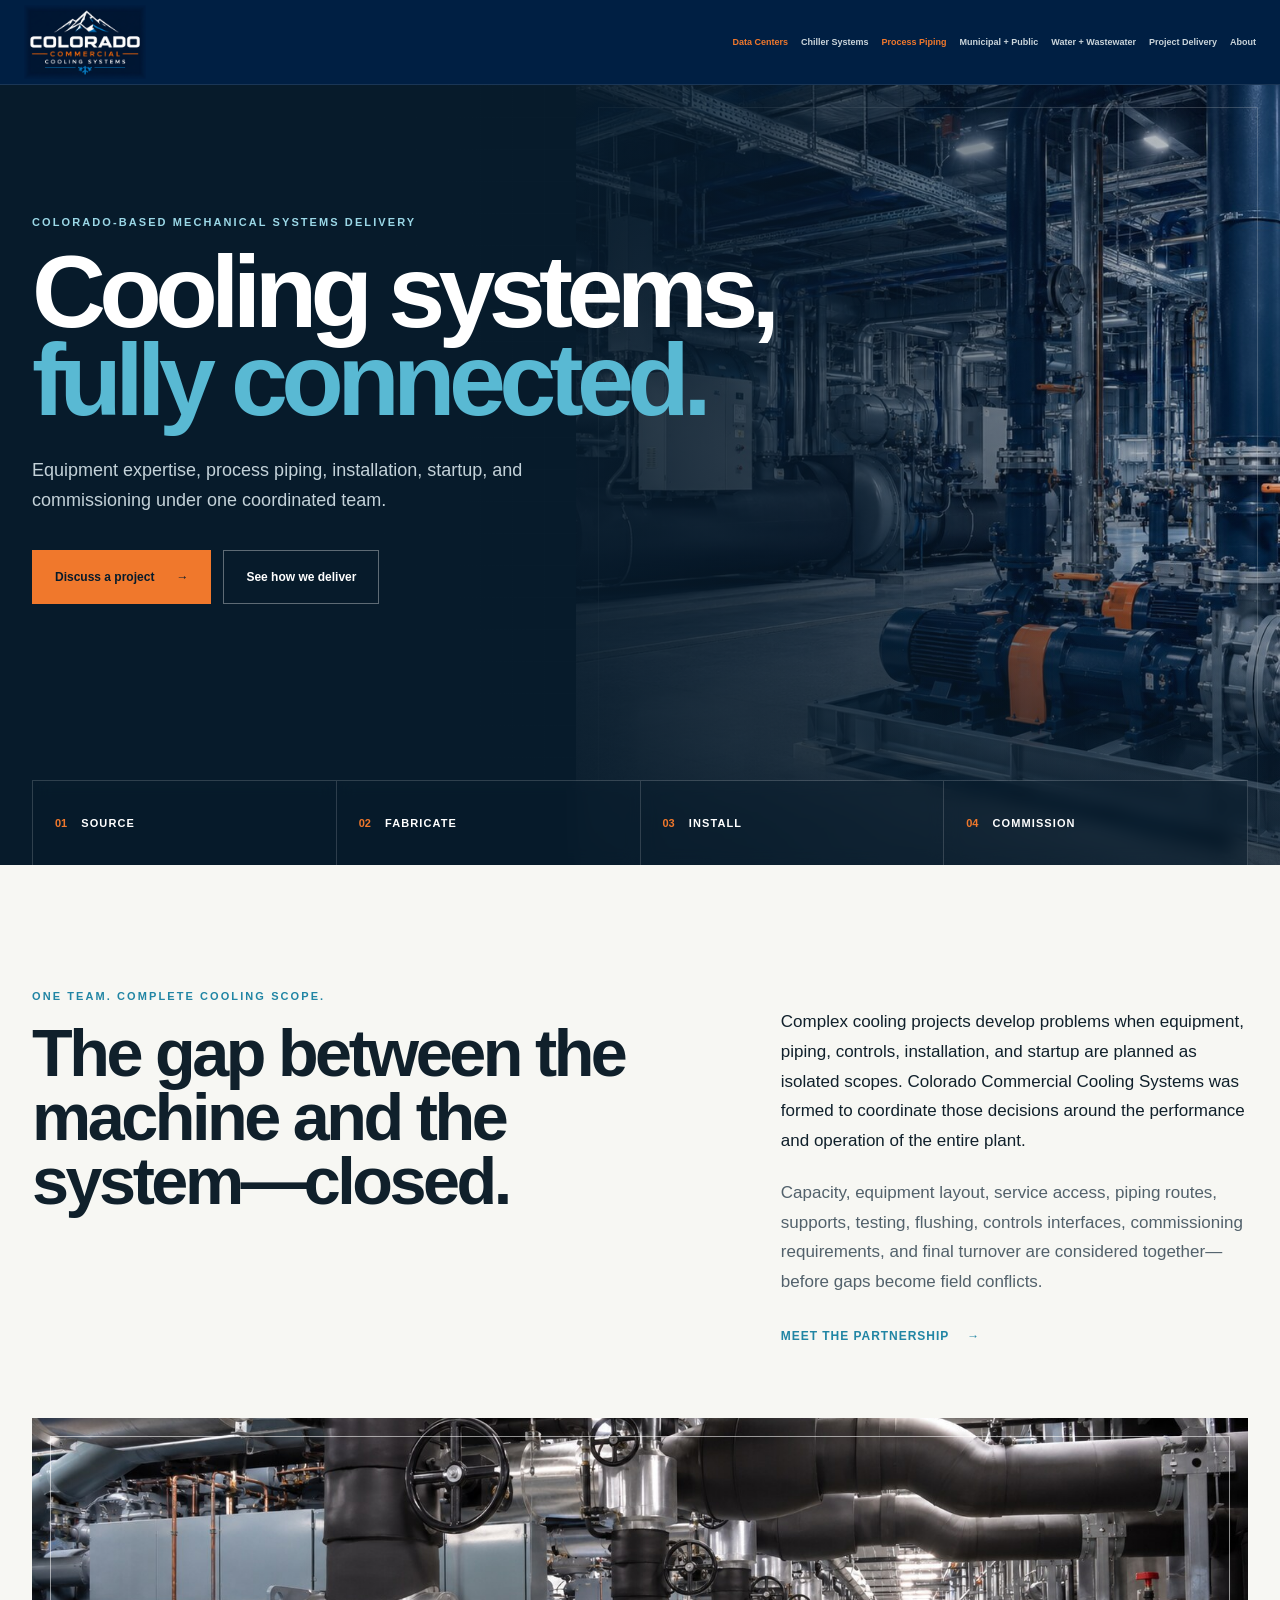
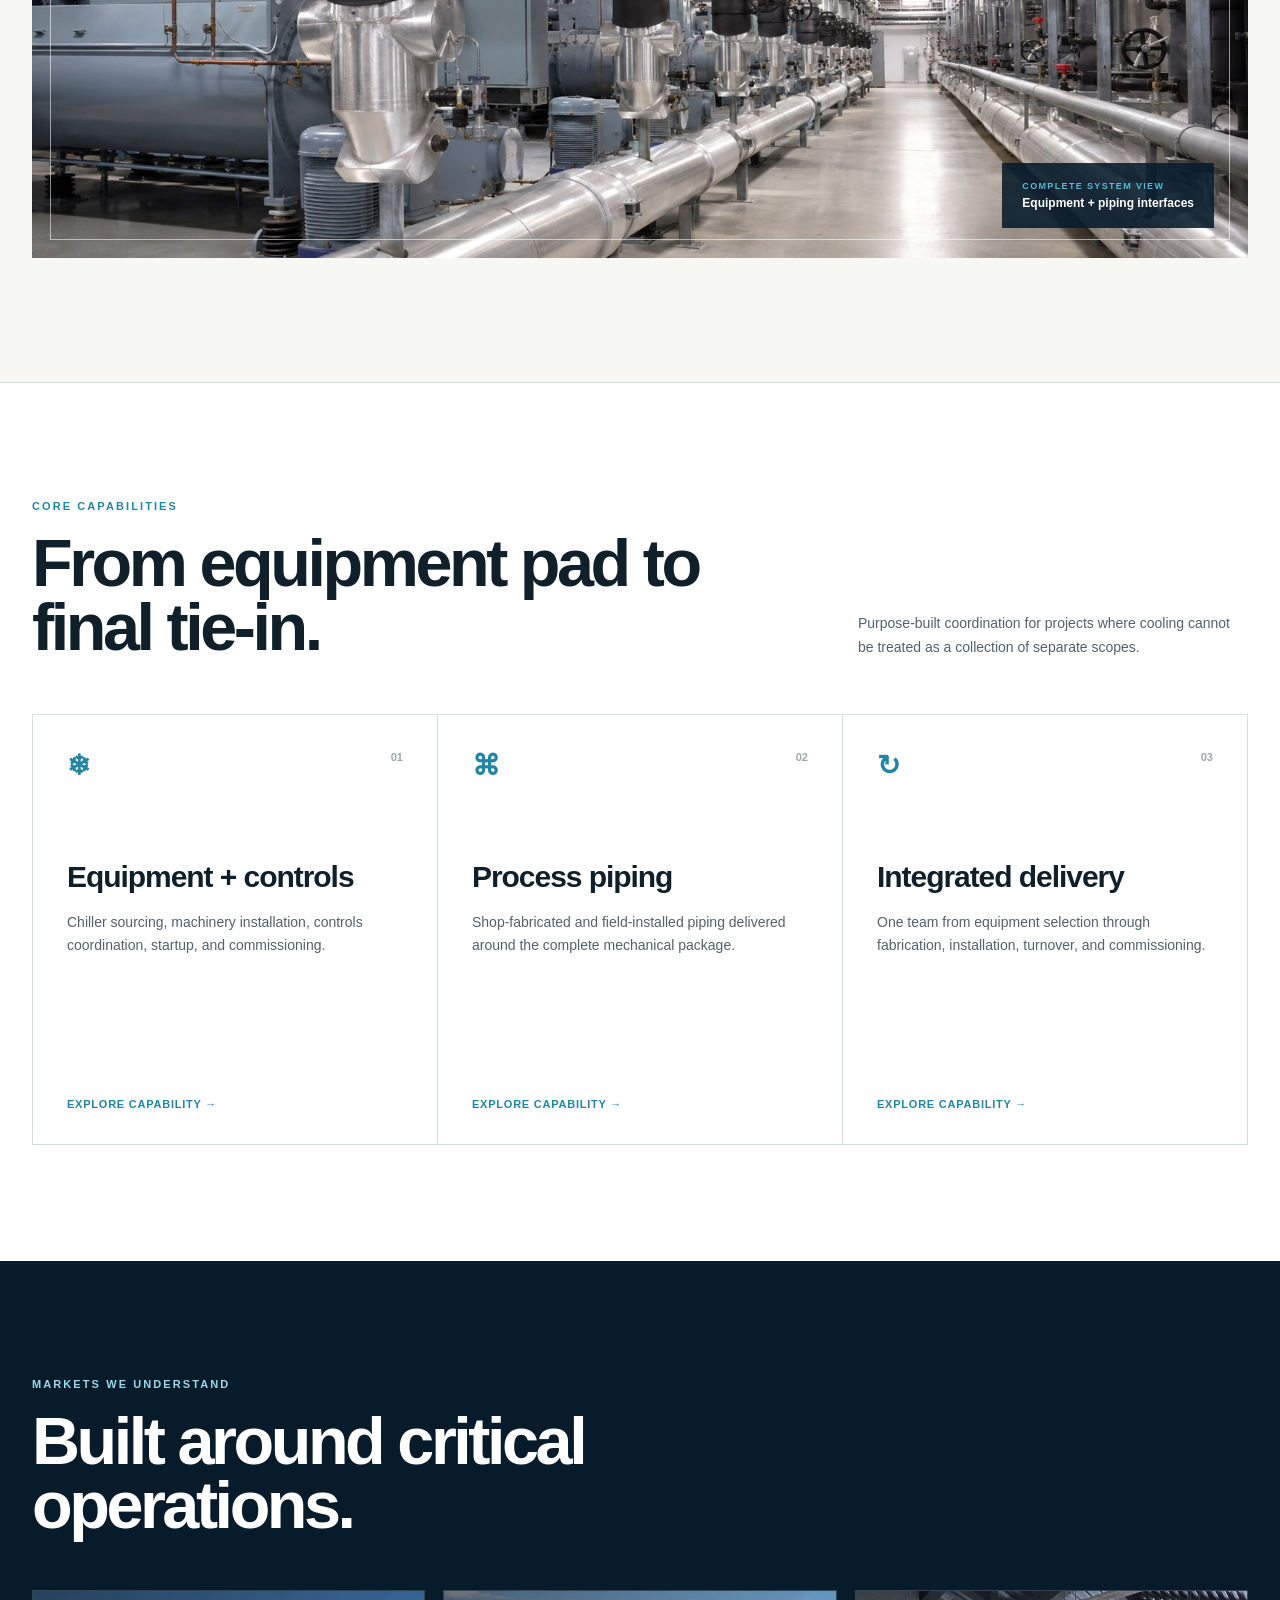
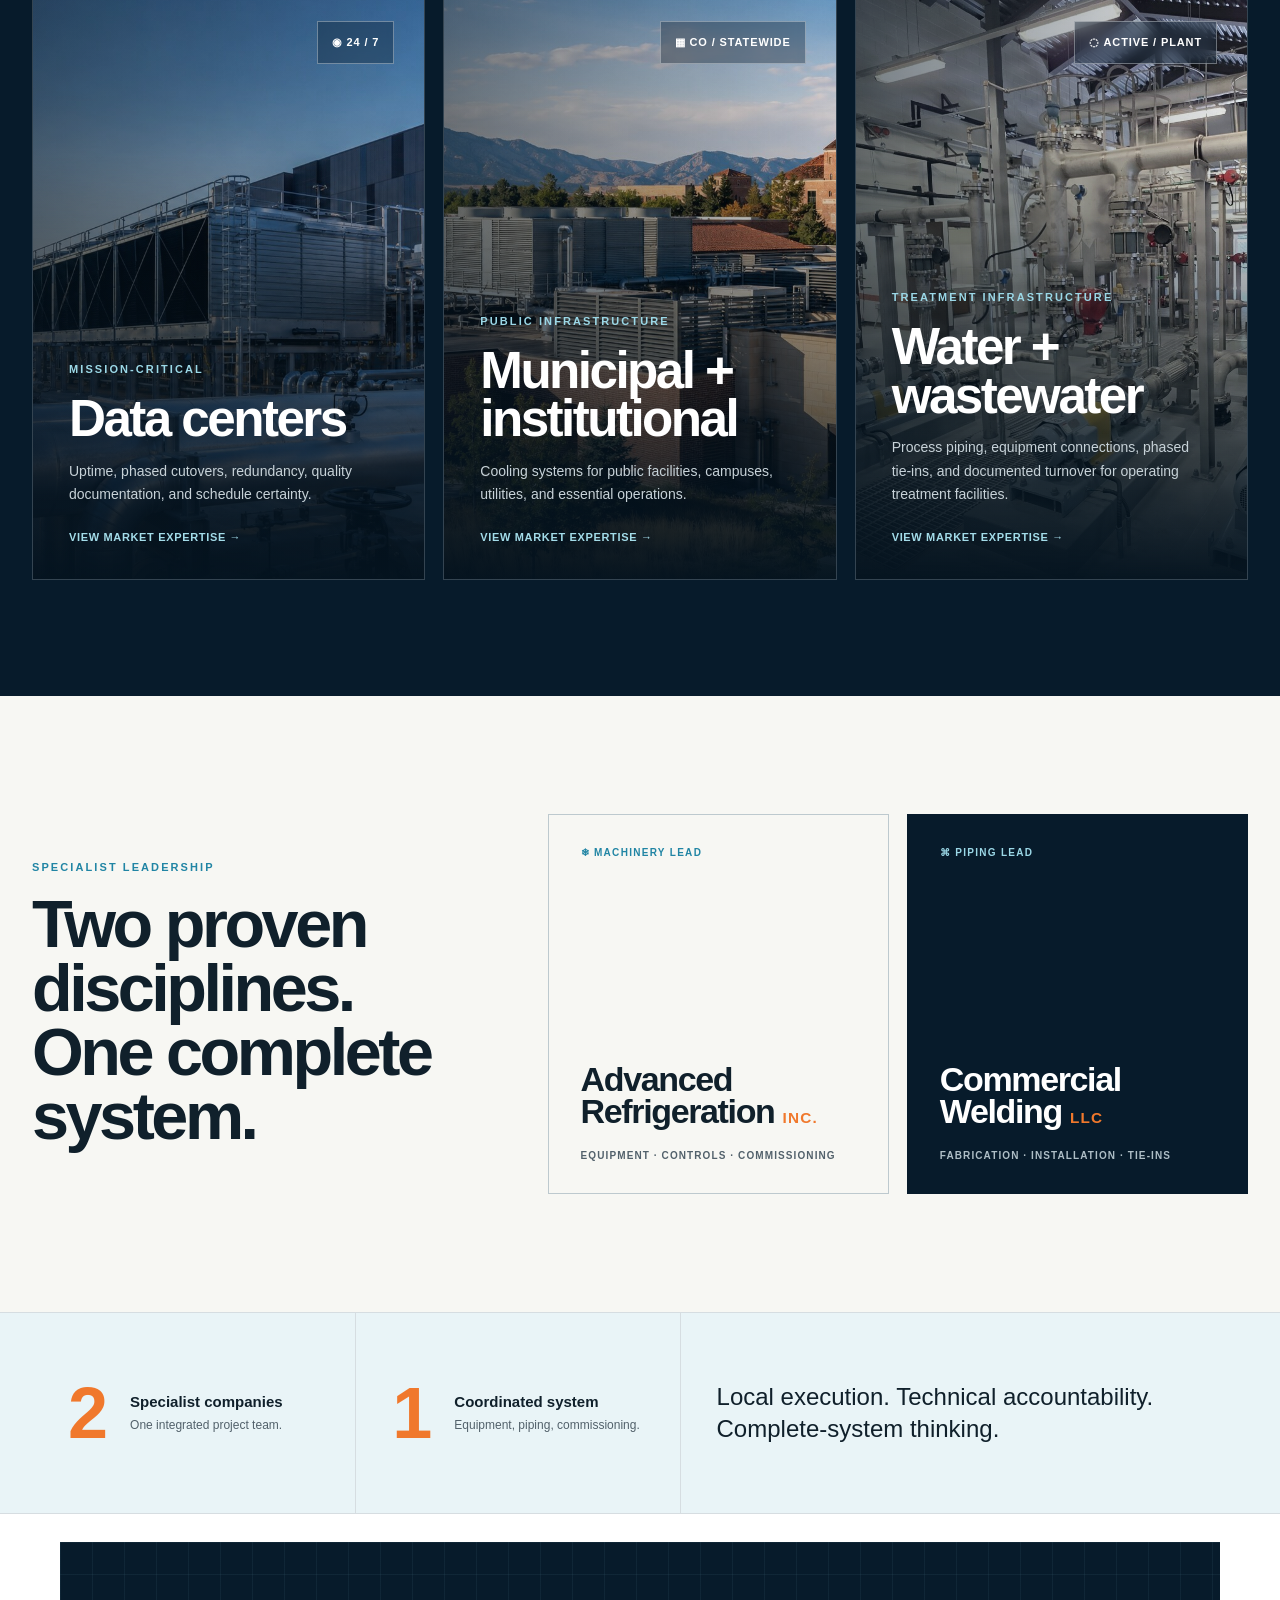
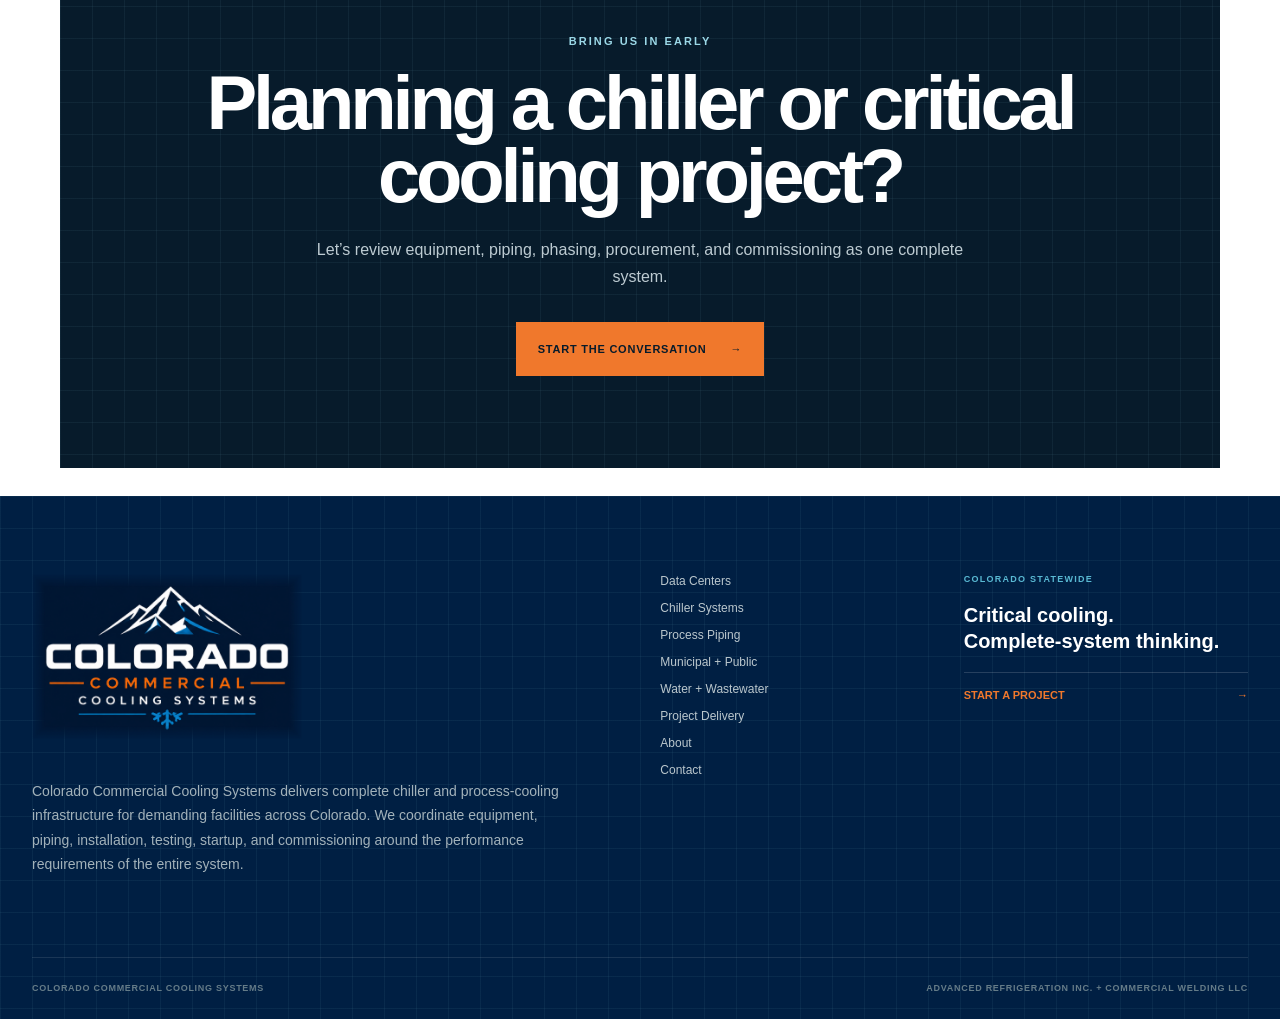
==== index.html @ 2baa3906 "cocommercialcooling.com" ====
<!doctype html>
<html lang="en">
<head>
  <meta charset="utf-8">
  <meta name="viewport" content="width=device-width, initial-scale=1">
  <title>Colorado Commercial Cooling Systems</title>
  <meta name="description" content="Integrated commercial chiller systems, process piping, installation, startup, and commissioning for critical facilities across Colorado.">
  <link rel="stylesheet" href="css/styles.css">
  <script src="js/site.js" defer></script>
</head>
<body>
<div class="site-shell" data-page="home">
<header class="site-header">
  <div class="header-inner">
    <a href="index.html" class="brand brand-image-link" aria-label="Colorado Commercial Cooling Systems home">
      <img class="brand-logo" src="images/colorado-commercial-cooling-systems-logo.png" alt="Colorado Commercial Cooling Systems">
    </a>
    <nav class="desktop-nav" aria-label="Primary navigation">
      <a class="nav-accent" href="data-centers.html">Data Centers</a>
          <a href="chiller-systems.html">Chiller Systems</a>
          <a class="nav-accent" href="process-piping.html">Process Piping</a>
          <a href="municipal-public.html">Municipal + Public</a>
          <a href="water-wastewater.html">Water + Wastewater</a>
          <a href="project-delivery.html">Project Delivery</a>
          <a href="about.html">About</a>
    </nav>
    <a class="header-cta" href="contact.html">Discuss a project <span>↗</span></a>
    <details class="mobile-menu">
      <summary aria-label="Open navigation">Menu</summary>
      <nav class="mobile-nav" aria-label="Mobile navigation">
        <a class="nav-accent" href="data-centers.html">Data Centers</a>
          <a href="chiller-systems.html">Chiller Systems</a>
          <a class="nav-accent" href="process-piping.html">Process Piping</a>
          <a href="municipal-public.html">Municipal + Public</a>
          <a href="water-wastewater.html">Water + Wastewater</a>
          <a href="project-delivery.html">Project Delivery</a>
          <a href="about.html">About</a>
        <a href="contact.html">Discuss a project</a>
      </nav>
    </details>
  </div>
</header>
<main>
  <section class="home-hero blueprint-grid">
    <div class="home-hero-photo"><img src="images/home-01-integrated-chiller-plant.jpg" alt="Integrated chiller plant with connected process piping"></div>
    <div class="home-hero-overlay"></div>
    <div class="page-wrap home-hero-content">
      <p class="eyebrow light">Colorado-based mechanical systems delivery</p>
      <h1>Cooling systems,<span>fully connected.</span></h1>
      <p>Equipment expertise, process piping, installation, startup, and commissioning under one coordinated team.</p>
      <div class="button-row"><a class="button orange" href="contact.html">Discuss a project <span>→</span></a><a class="button ghost" href="project-delivery.html">See how we deliver</a></div>
    </div>
    <div class="page-wrap hero-rail"><div><strong>01</strong><span>Source</span></div><div><strong>02</strong><span>Fabricate</span></div><div><strong>03</strong><span>Install</span></div><div><strong>04</strong><span>Commission</span></div></div>
  </section>

  <section class="home-intro"><div class="page-wrap home-intro-grid">
    <div class="intro-title"><p class="eyebrow">One team. Complete cooling scope.</p><h2>The gap between the machine and the system—closed.</h2></div>
    <div class="intro-copy"><p>Complex cooling projects develop problems when equipment, piping, controls, installation, and startup are planned as isolated scopes. Colorado Commercial Cooling Systems was formed to coordinate those decisions around the performance and operation of the entire plant.</p><p>Capacity, equipment layout, service access, piping routes, supports, testing, flushing, controls interfaces, commissioning requirements, and final turnover are considered together—before gaps become field conflicts.</p><a class="text-arrow" href="about.html">Meet the partnership <span>→</span></a></div>
    <figure class="intro-photo"><img src="images/home-03-completed-piping-system.jpg" alt="Completed chilled-water piping system"><figcaption><span>Complete system view</span><strong>Equipment + piping interfaces</strong></figcaption></figure>
  </div></section>

  <section class="home-services"><div class="page-wrap">
    <div class="section-heading-row dark-text"><div><p class="eyebrow">Core capabilities</p><h2>From equipment pad to final tie-in.</h2></div><p>Purpose-built coordination for projects where cooling cannot be treated as a collection of separate scopes.</p></div>
    <div class="home-service-grid">
      <a href="chiller-systems.html"><span class="service-number">01</span><b class="service-icon">❄</b><h3>Equipment + controls</h3><p>Chiller sourcing, machinery installation, controls coordination, startup, and commissioning.</p><span class="service-link">Explore capability →</span></a>
      <a href="process-piping.html"><span class="service-number">02</span><b class="service-icon">⌘</b><h3>Process piping</h3><p>Shop-fabricated and field-installed piping delivered around the complete mechanical package.</p><span class="service-link">Explore capability →</span></a>
      <a href="project-delivery.html"><span class="service-number">03</span><b class="service-icon">↻</b><h3>Integrated delivery</h3><p>One team from equipment selection through fabrication, installation, turnover, and commissioning.</p><span class="service-link">Explore capability →</span></a>
    </div>
  </div></section>

  <section class="markets-section">
    <div class="page-wrap markets-heading"><p class="eyebrow light">Markets we understand</p><h2>Built around critical operations.</h2></div>
    <div class="page-wrap market-grid">
      <a href="data-centers.html" class="market-card"><img src="images/home-02-data-center-mechanical-yard.jpg" alt="Data center mechanical cooling yard"><div class="market-shade"></div><span class="market-stat">◉ 24 / 7</span><div><p class="eyebrow light">Mission-critical</p><h3>Data centers</h3><p>Uptime, phased cutovers, redundancy, quality documentation, and schedule certainty.</p><span>View market expertise →</span></div></a>
      <a href="municipal-public.html" class="market-card"><img src="images/municipal-public-02-colorado-campus.jpg" alt="Colorado municipal and public campus"><div class="market-shade"></div><span class="market-stat">▦ CO / STATEWIDE</span><div><p class="eyebrow light">Public infrastructure</p><h3>Municipal + institutional</h3><p>Cooling systems for public facilities, campuses, utilities, and essential operations.</p><span>View market expertise →</span></div></a>
      <a href="water-wastewater.html" class="market-card"><img src="images/water-wastewater-01-treatment-process.jpg" alt="Modern water treatment process equipment with pumps, vessels, valves, and piping"><div class="market-shade"></div><span class="market-stat">◌ ACTIVE / PLANT</span><div><p class="eyebrow light">Treatment infrastructure</p><h3>Water + wastewater</h3><p>Process piping, equipment connections, phased tie-ins, and documented turnover for operating treatment facilities.</p><span>View market expertise →</span></div></a>
    </div>
  </section>

  <section class="home-partners"><div class="page-wrap home-partner-grid">
    <div class="partner-message"><p class="eyebrow">Specialist leadership</p><h2>Two proven disciplines.<br>One complete system.</h2></div>
    <article class="home-partner-card"><span>❄ Machinery lead</span><h3>Advanced<br>Refrigeration <em>Inc.</em></h3><p>Equipment · Controls · Commissioning</p></article>
    <article class="home-partner-card dark-card"><span>⌘ Piping lead</span><h3>Commercial<br>Welding <em>LLC</em></h3><p>Fabrication · Installation · Tie-ins</p></article>
  </div></section>

  <section class="home-proof"><div class="page-wrap proof-grid"><div><strong>2</strong><span>Specialist companies<br><small>One integrated project team.</small></span></div><div><strong>1</strong><span>Coordinated system<br><small>Equipment, piping, commissioning.</small></span></div><p>Local execution. Technical accountability. Complete-system thinking.</p></div></section>
  <section class="project-cta"><div class="page-wrap cta-panel blueprint-grid"><p class="eyebrow light">Bring us in early</p><h2>Planning a chiller or critical cooling project?</h2><p>Let’s review equipment, piping, phasing, procurement, and commissioning as one complete system.</p><a href="contact.html">Start the conversation <span>→</span></a></div></section>
</main>
<footer class="site-footer blueprint-grid">
  <div class="footer-main page-wrap">
    <div>
      <a href="index.html" class="brand footer-brand brand-image-link" aria-label="Colorado Commercial Cooling Systems home">
        <img class="brand-logo" src="images/colorado-commercial-cooling-systems-logo.png" alt="Colorado Commercial Cooling Systems">
      </a>
      <p>Colorado Commercial Cooling Systems delivers complete chiller and process-cooling infrastructure for demanding facilities across Colorado. We coordinate equipment, piping, installation, testing, startup, and commissioning around the performance requirements of the entire system.</p>
    </div>
    <nav aria-label="Footer navigation">
      <a href="data-centers.html">Data Centers</a>
        <a href="chiller-systems.html">Chiller Systems</a>
        <a href="process-piping.html">Process Piping</a>
        <a href="municipal-public.html">Municipal + Public</a>
        <a href="water-wastewater.html">Water + Wastewater</a>
        <a href="project-delivery.html">Project Delivery</a>
        <a href="about.html">About</a>
        <a href="contact.html">Contact</a>
    </nav>
    <div class="footer-focus">
      <span>Colorado statewide</span>
      <strong>Critical cooling.<br>Complete-system thinking.</strong>
      <a href="contact.html">Start a project <span>→</span></a>
    </div>
  </div>
  <div class="footer-bottom page-wrap">
    <span>Colorado Commercial Cooling Systems</span>
    <span>Advanced Refrigeration Inc. + Commercial Welding LLC</span>
  </div>
</footer>
</div>
</body>
</html>
---- css/styles.css ----
/* Colorado Commercial Cooling Systems — static website styles */

.site-shell { width: 100%; overflow: clip; background: var(--paper); }
.site-shell *, .site-shell *::before, .site-shell *::after { box-sizing: border-box; }

:root {
  --navy: #071b2b;
  --navy-2: #0b263b;
  --navy-3: #11364e;
  --ink: #10202b;
  --slate: #52616b;
  --line: #d6dde1;
  --ice: #e9f4f7;
  --blue: #59b9d3;
  --blue-dark: #2185a4;
  --orange: #f0782c;
  --paper: #f7f7f3;
  --white: #fff;
}

* { box-sizing: border-box; }
html { scroll-behavior: smooth; }
body { margin: 0; background: var(--paper); color: var(--ink); font-family: Arial, "Helvetica Neue", sans-serif; -webkit-font-smoothing: antialiased; }
a { color: inherit; text-decoration: none; }
img { display: block; width: 100%; }
button, input, textarea, select { font: inherit; }
.page-wrap { width: min(1240px, calc(100% - 64px)); margin: 0 auto; }
.blueprint-grid { background-image: linear-gradient(rgba(121,190,209,.07) 1px, transparent 1px), linear-gradient(90deg, rgba(121,190,209,.07) 1px, transparent 1px); background-size: 32px 32px; }
.eyebrow { margin: 0 0 18px; color: var(--blue-dark); font-size: 11px; font-weight: 800; letter-spacing: .19em; line-height: 1.4; text-transform: uppercase; }
.eyebrow.light { color: #9bd8e7; }
.text-arrow { display: inline-flex; align-items: center; gap: 18px; color: var(--blue-dark); font-size: 12px; font-weight: 800; text-transform: uppercase; letter-spacing: .08em; }
.light-link { color: #b7e8f2; }

/* Header */
.site-header { position: sticky; top: 0; z-index: 100; color: #fff; background: #001f43; border-bottom: 1px solid rgba(255,255,255,.1); }
.header-inner { width: min(1400px, calc(100% - 48px)); height: 84px; margin: 0 auto; display: flex; align-items: center; gap: 28px; }
.brand { display: inline-flex; align-items: center; flex: 0 0 auto; }
.brand-image-link { overflow: hidden; }
.brand-logo { width: auto; height: 74px; object-fit: contain; }
.desktop-nav { margin-left: auto; display: flex; align-items: center; gap: 22px; }
.desktop-nav a { color: #cad5db; font-size: 11px; font-weight: 700; white-space: nowrap; transition: color .2s; }
.desktop-nav a:hover { color: #fff; }
.desktop-nav a.nav-accent, .mobile-nav a.nav-accent { color: var(--orange); }
.header-cta { min-height: 42px; padding: 0 16px; display: inline-flex; align-items: center; gap: 12px; color: var(--navy); background: var(--orange); font-size: 11px; font-weight: 800; white-space: nowrap; }
.menu-button { display: none; margin-left: auto; padding: 8px; color: #fff; background: none; border: 0; }
.mobile-nav { padding: 16px 24px 26px; display: grid; border-top: 1px solid rgba(255,255,255,.1); }
.mobile-nav a { padding: 13px 0; color: #dbe3e7; border-bottom: 1px solid rgba(255,255,255,.1); font-size: 14px; }

/* Home hero */
.home-hero { min-height: 780px; position: relative; overflow: hidden; color: #fff; background-color: var(--navy); }
.home-hero-photo { position: absolute; inset: 0 0 0 45%; overflow: hidden; }
.home-hero-photo img { width: 100%; height: 100%; object-fit: cover; object-position: 52% center; }
.home-hero-photo::after { content: ""; position: absolute; inset: 22px; border: 1px solid rgba(255,255,255,.25); }
.home-hero-overlay { position: absolute; inset: 0; background: linear-gradient(90deg, var(--navy) 0%, rgba(7,27,43,.98) 35%, rgba(7,27,43,.75) 59%, rgba(7,27,43,.18) 100%), linear-gradient(0deg, rgba(7,27,43,.72), transparent 42%); }
.home-hero-content { position: relative; z-index: 2; padding: 130px 0 155px; }
.home-hero-content h1 { max-width: 760px; margin: 0; font-size: clamp(64px, 8vw, 118px); font-weight: 600; line-height: .86; letter-spacing: -.065em; }
.home-hero-content h1 span { display: block; color: var(--blue); }
.home-hero-content > p:not(.eyebrow) { max-width: 570px; margin: 30px 0 34px; color: #c4d2d9; font-size: 18px; line-height: 1.7; }
.button-row { display: flex; flex-wrap: wrap; gap: 12px; }
.button { min-height: 54px; padding: 0 22px; display: inline-flex; align-items: center; justify-content: center; gap: 22px; border: 1px solid transparent; font-size: 12px; font-weight: 800; }
.button.orange { color: var(--navy); background: var(--orange); }
.button.ghost { border-color: rgba(255,255,255,.35); }
.hero-rail { position: absolute; right: 0; bottom: 0; left: 0; z-index: 3; display: grid; grid-template-columns: repeat(4, 1fr); border-top: 1px solid rgba(255,255,255,.16); border-left: 1px solid rgba(255,255,255,.16); }
.hero-rail div { min-height: 84px; padding: 0 22px; display: flex; align-items: center; gap: 14px; background: rgba(7,27,43,.5); border-right: 1px solid rgba(255,255,255,.16); backdrop-filter: blur(8px); }
.hero-rail strong { color: var(--orange); font-size: 11px; }
.hero-rail span { font-size: 11px; font-weight: 800; letter-spacing: .1em; text-transform: uppercase; }

/* Home intro */
.home-intro { padding: 124px 0; background: var(--paper); }
.home-intro-grid { display: grid; grid-template-columns: 1fr .72fr; gap: 36px 100px; align-items: start; }
.intro-title h2, .section-heading-row h2, .partner-message h2, .markets-heading h2 { margin: 0; font-size: clamp(42px, 5.2vw, 70px); font-weight: 600; line-height: .96; letter-spacing: -.052em; }
.intro-copy { padding-top: 18px; }
.intro-copy p { margin: 0 0 22px; color: var(--slate); font-size: 17px; line-height: 1.75; }
.intro-copy p:first-child { color: var(--ink); }
.intro-copy .text-arrow { margin-top: 10px; }
.intro-photo { grid-column: 1 / -1; height: 440px; margin: 38px 0 0; position: relative; overflow: hidden; }
.intro-photo img { height: 100%; object-fit: cover; object-position: center 56%; }
.intro-photo::after { content: ""; position: absolute; inset: 18px; border: 1px solid rgba(255,255,255,.55); }
.intro-photo figcaption { position: absolute; right: 34px; bottom: 30px; z-index: 2; padding: 18px 20px; display: grid; gap: 5px; color: #fff; background: rgba(7,27,43,.88); }
.intro-photo figcaption span { color: var(--blue); font-size: 9px; font-weight: 800; letter-spacing: .15em; text-transform: uppercase; }
.intro-photo figcaption strong { font-size: 12px; }

/* Home services */
.home-services { padding: 116px 0; background: #fff; border-top: 1px solid var(--line); }
.section-heading-row { margin-bottom: 54px; display: flex; align-items: end; justify-content: space-between; gap: 60px; }
.section-heading-row > div { max-width: 780px; }
.section-heading-row > p, .section-heading-row > span { max-width: 390px; margin: 0; color: #9eb0ba; font-size: 14px; line-height: 1.7; }
.section-heading-row.dark-text > p { color: var(--slate); }
.home-service-grid { display: grid; grid-template-columns: repeat(3, 1fr); border-top: 1px solid var(--line); border-left: 1px solid var(--line); }
.home-service-grid > a { min-height: 430px; padding: 34px; position: relative; display: flex; flex-direction: column; border-right: 1px solid var(--line); border-bottom: 1px solid var(--line); transition: background .25s, transform .25s; }
.home-service-grid > a:hover { z-index: 2; background: var(--ice); transform: translateY(-5px); }
.home-service-grid svg { color: var(--blue-dark); }
.service-number { position: absolute; top: 36px; right: 34px; color: #9aa7ad; font-size: 11px; font-weight: 800; }
.home-service-grid h3 { max-width: 290px; margin: 80px 0 18px; font-size: 30px; line-height: 1.02; letter-spacing: -.035em; }
.home-service-grid p { margin: 0; color: var(--slate); font-size: 14px; line-height: 1.7; }
.service-link { margin-top: auto; padding-top: 28px; display: flex; align-items: center; justify-content: space-between; color: var(--blue-dark); font-size: 11px; font-weight: 800; text-transform: uppercase; letter-spacing: .07em; }

/* Markets */
.markets-section { padding: 116px 0; color: #fff; background: var(--navy); }
.markets-heading { margin-bottom: 52px; display: grid; grid-template-columns: 1fr 1fr; }
.markets-heading h2 { max-width: 760px; grid-column: 1 / -1; color: #fff; }
.market-grid { display: grid; grid-template-columns: repeat(3, 1fr); gap: 18px; }
.market-card { min-height: 590px; padding: 36px; position: relative; overflow: hidden; display: flex; flex-direction: column; justify-content: flex-end; border: 1px solid rgba(255,255,255,.18); }
.market-card > img, .market-shade { position: absolute; inset: 0; height: 100%; object-fit: cover; transition: transform .5s; }
.market-card:hover > img { transform: scale(1.025); }
.market-shade { background: linear-gradient(0deg, rgba(4,19,31,.98), rgba(4,19,31,.08) 72%), linear-gradient(90deg, rgba(4,19,31,.5), transparent); }
.market-stat { position: absolute; top: 30px; right: 30px; z-index: 2; padding: 14px; display: flex; align-items: center; gap: 10px; border: 1px solid rgba(255,255,255,.35); background: rgba(7,27,43,.35); font-size: 11px; font-weight: 800; letter-spacing: .08em; backdrop-filter: blur(8px); }
.market-card > div:last-child { position: relative; z-index: 2; max-width: 500px; }
.market-card h3 { margin: 0 0 16px; font-size: clamp(38px, 4vw, 58px); line-height: .94; letter-spacing: -.05em; }
.market-card > div p:not(.eyebrow) { max-width: 440px; margin: 0 0 24px; color: #c7d2d8; font-size: 14px; line-height: 1.7; }
.market-card > div > span { display: flex; align-items: center; gap: 18px; color: #a3dce9; font-size: 11px; font-weight: 800; text-transform: uppercase; letter-spacing: .06em; }

/* Home partner brand treatment: matching surfaces, no white boxes */
.home-partners { padding: 118px 0; background: var(--paper); }
.home-partner-grid { display: grid; grid-template-columns: 1.05fr .72fr .72fr; gap: 18px; }
.partner-message { padding: 20px 50px 20px 0; align-self: center; }
.home-partner-card { min-height: 380px; padding: 32px; display: flex; flex-direction: column; border: 1px solid #bdc9ce; background: var(--paper); }
.home-partner-card.dark-card { color: #fff; border-color: var(--navy); background: var(--navy); }
.home-partner-card > span { display: flex; align-items: center; gap: 10px; color: var(--blue-dark); font-size: 10px; font-weight: 800; text-transform: uppercase; letter-spacing: .13em; }
.home-partner-card.dark-card > span { color: #9bd8e7; }
.home-partner-card h3 { margin: auto 0 22px; font-size: 34px; line-height: .96; letter-spacing: -.04em; }
.home-partner-card h3 em { color: var(--orange); font-size: .45em; font-style: normal; letter-spacing: .08em; text-transform: uppercase; }
.home-partner-card p { margin: 0; color: var(--slate); font-size: 10px; font-weight: 800; text-transform: uppercase; letter-spacing: .11em; }
.home-partner-card.dark-card p { color: #aebec6; }
.home-proof { background: var(--ice); border-top: 1px solid var(--line); border-bottom: 1px solid var(--line); }
.proof-grid { display: grid; grid-template-columns: .8fr .8fr 1.4fr; }
.proof-grid > * { min-height: 200px; padding: 36px; display: flex; align-items: center; border-right: 1px solid var(--line); }
.proof-grid div { gap: 22px; }
.proof-grid div strong { color: var(--orange); font-size: 72px; font-weight: 600; }
.proof-grid div span { font-size: 15px; font-weight: 700; line-height: 1.5; }
.proof-grid div small { color: var(--slate); font-size: 12px; font-weight: 400; }
.proof-grid > p { margin: 0; border-right: 0; font-size: 24px; line-height: 1.35; }

/* Interior heroes */
.interior-hero { position: relative; overflow: hidden; color: #fff; background-color: var(--navy); }
.hero-layout { min-height: 760px; padding-top: 0; padding-bottom: 0; position: relative; display: block; }
.hero-copy { width: min(53%, 650px); padding: 122px 0 108px; position: relative; z-index: 3; }
.hero-copy h1 { max-width: 650px; margin: 0; font-size: clamp(58px, 5.8vw, 88px); font-weight: 600; line-height: .91; letter-spacing: -.057em; }
.hero-intro { max-width: 620px; margin: 28px 0 30px; color: #c4d2d9; font-size: 16px; line-height: 1.75; }
.photo-frame { margin: 0; overflow: hidden; background: var(--navy-2); }
.photo-frame img { width: 100%; height: 100%; object-fit: cover; }
.hero-image { width: min(70vw, 1080px); height: 100%; margin: 0; position: absolute; inset: 0 calc((100vw - 100%) / -2) 0 auto; z-index: 1; border: 0; border-radius: 0; clip-path: none; box-shadow: none; }
.hero-image::after { content: ""; position: absolute; inset: 0; border: 0; background: linear-gradient(90deg, var(--navy) 0%, rgba(7,27,43,.98) 24%, rgba(7,27,43,.75) 54%, rgba(7,27,43,.18) 86%, rgba(7,27,43,.06) 100%), linear-gradient(180deg, rgba(7,27,43,.44) 0%, rgba(7,27,43,0) 26%, rgba(7,27,43,0) 66%, rgba(7,27,43,.72) 100%); }
.hero-code { position: absolute; right: 28px; bottom: 30px; z-index: 4; padding: 13px 15px; display: grid; gap: 4px; background: rgba(7,27,43,.88); border-left: 3px solid var(--orange); }
.hero-code span { color: #abdce7; font-size: 9px; font-weight: 800; text-transform: uppercase; letter-spacing: .16em; }
.hero-code strong { font-size: 10px; letter-spacing: .09em; }

/* Left-side hero photos */
.page-data-centers .hero-copy,
.page-process-piping .hero-copy,
.page-water-wastewater .hero-copy,
.page-about .hero-copy { margin-left: auto; }
.page-data-centers .hero-image,
.page-process-piping .hero-image,
.page-water-wastewater .hero-image,
.page-about .hero-image { inset: 0 auto 0 calc((100vw - 100%) / -2); }
.page-data-centers .hero-image::after,
.page-process-piping .hero-image::after,
.page-water-wastewater .hero-image::after,
.page-about .hero-image::after { background: linear-gradient(90deg, rgba(7,27,43,.06) 0%, rgba(7,27,43,.16) 38%, rgba(7,27,43,.78) 70%, var(--navy) 100%), linear-gradient(180deg, rgba(7,27,43,.42) 0%, rgba(7,27,43,0) 26%, rgba(7,27,43,0) 66%, rgba(7,27,43,.7) 100%); }
.page-data-centers .hero-code,
.page-process-piping .hero-code,
.page-water-wastewater .hero-code,
.page-about .hero-code { right: 0; left: auto; }

/* Right-side hero photos */
.page-chiller-systems .hero-copy,
.page-municipal-public .hero-copy,
.page-project-delivery .hero-copy,
.page-contact .hero-copy { margin-right: auto; }
.page-chiller-systems .hero-code,
.page-municipal-public .hero-code,
.page-project-delivery .hero-code,
.page-contact .hero-code { right: auto; left: 0; }

/* Interior statement + photo curation */
.statement-section { padding: 122px 0; overflow: hidden; background: var(--paper); }
.statement-grid { display: grid; grid-template-columns: 1fr 1fr .82fr; gap: 72px; align-items: start; }
.statement-heading h2 { margin: 0; font-size: clamp(40px, 4.7vw, 64px); font-weight: 600; line-height: .98; letter-spacing: -.048em; }
.statement-copy p { margin: 0 0 22px; color: var(--slate); font-size: 16px; line-height: 1.78; }
.statement-copy p:first-child { color: var(--ink); }
.statement-copy aside { margin-top: 36px; padding: 22px 24px; display: grid; gap: 7px; border-left: 4px solid var(--orange); background: var(--ice); }
.statement-copy aside span { color: var(--blue-dark); font-size: 9px; font-weight: 800; text-transform: uppercase; letter-spacing: .15em; }
.statement-copy aside strong { font-size: 14px; line-height: 1.45; }
.statement-photos { min-height: 520px; position: relative; }
.statement-photos .support-one { width: 95%; height: 330px; margin-left: 5%; }
.statement-photos .support-two { width: 68%; height: 250px; position: absolute; right: 24%; bottom: 0; border: 12px solid var(--paper); box-shadow: 0 25px 55px rgba(16,32,43,.15); }
.statement-offset .statement-grid { grid-template-columns: .82fr .9fr 1.28fr; }
.statement-offset .statement-photos .support-one { width: 120%; height: 400px; }
.statement-offset .statement-photos .support-two { width: 76%; right: 44%; }
.statement-panorama .statement-grid { grid-template-columns: .8fr .8fr 1.4fr; }
.statement-panorama .statement-photos { min-height: 600px; }
.statement-panorama .statement-photos .support-one { height: 520px; clip-path: polygon(0 0,100% 0,100% 88%,88% 100%,0 100%); }
.statement-panorama .statement-photos .support-two { width: 62%; right: auto; left: -30%; bottom: -15px; }
.statement-sequence .statement-photos .support-one { height: 280px; }
.statement-sequence .statement-photos .support-two { width: 88%; height: 300px; right: 30%; }
.statement-partners .statement-grid { grid-template-columns: .8fr 1fr 1fr; }
.statement-contact { background: var(--ice); }
.statement-contact .statement-photos .support-one { border-radius: 160px 160px 0 0; }

/* Capabilities */
.capabilities-section { padding: 118px 0; color: #fff; background: var(--navy); }
.capabilities-section .section-heading-row h2 { color: #fff; }
.capability-grid { display: grid; grid-template-columns: repeat(3, 1fr); border-top: 1px solid rgba(255,255,255,.16); border-left: 1px solid rgba(255,255,255,.16); }
.capability-grid article { min-height: 295px; padding: 30px; position: relative; display: flex; flex-direction: column; border-right: 1px solid rgba(255,255,255,.16); border-bottom: 1px solid rgba(255,255,255,.16); background: linear-gradient(145deg, rgba(89,185,211,.06), transparent 50%); transition: background .2s; }
.capability-grid article:hover { background: rgba(89,185,211,.1); }
.capability-grid article > span { color: var(--orange); font-size: 10px; font-weight: 800; }
.capability-grid h3 { margin: auto 0 15px; font-size: 26px; line-height: 1.05; letter-spacing: -.03em; }
.capability-grid p { margin: 0; color: #aebfc8; font-size: 13px; line-height: 1.7; }
.capabilities-sequence .capability-grid { grid-template-columns: repeat(6, 1fr); }
.capabilities-sequence .capability-grid article { min-height: 350px; padding: 24px; }
.capabilities-sequence .capability-grid article:not(:last-child)::after { content: "→"; position: absolute; top: 26px; right: -9px; z-index: 2; color: var(--blue); }
.capabilities-sequence .capability-grid h3 { font-size: 22px; }
.capabilities-partners .capability-grid, .capabilities-contact .capability-grid { grid-template-columns: repeat(4, 1fr); }

/* Priorities */
.priorities-section { padding: 118px 0; background: #fff; }
.priorities-grid { display: grid; grid-template-columns: .85fr 1.15fr; gap: 100px; }
.priorities-grid h2 { max-width: 560px; margin: 0; font-size: clamp(42px, 5vw, 68px); line-height: .96; letter-spacing: -.05em; }
.priority-list { border-top: 1px solid var(--line); }
.priority-list > div { min-height: 72px; display: grid; grid-template-columns: 48px 1fr 26px; align-items: center; border-bottom: 1px solid var(--line); }
.priority-list span { color: var(--orange); font-size: 10px; font-weight: 800; }
.priority-list p { margin: 0; font-size: 14px; font-weight: 700; }
.priority-list svg { color: var(--blue-dark); }

/* Partner lockups */
.partner-lockups { padding: 40px 0; background: var(--paper); border-top: 1px solid var(--line); border-bottom: 1px solid var(--line); }
.partner-lockup-grid { display: grid; grid-template-columns: 1.1fr .8fr .8fr; gap: 14px; }
.partner-intro { padding: 30px 60px 30px 0; display: grid; align-content: center; gap: 12px; }
.partner-intro span, .partner-brand small { color: var(--blue-dark); font-size: 9px; font-weight: 800; letter-spacing: .16em; text-transform: uppercase; }
.partner-intro strong { max-width: 430px; font-size: 22px; line-height: 1.25; }
.partner-brand { min-height: 245px; padding: 26px; display: flex; flex-direction: column; border: 1px solid #c8d0d3; background: var(--paper); }
.partner-brand.commercial { color: #fff; border-color: var(--navy); background: var(--navy); }
.partner-brand.commercial small { color: #a0dbe8; }
.partner-brand h3 { margin: auto 0 16px; font-size: 27px; line-height: .95; letter-spacing: -.035em; }
.partner-brand h3 em { color: var(--orange); font-size: .42em; font-style: normal; text-transform: uppercase; letter-spacing: .1em; }
.partner-brand p { margin: 0; color: var(--slate); font-size: 9px; font-weight: 800; text-transform: uppercase; letter-spacing: .1em; }
.partner-brand.commercial p { color: #aebec6; }

/* Contact */
.inquiry-section { padding: 118px 0; background: var(--ice); }
.inquiry-grid { display: grid; grid-template-columns: .72fr 1.28fr; gap: 90px; }
.inquiry-lead h2 { margin: 0; font-size: clamp(42px, 5vw, 68px); line-height: .96; letter-spacing: -.05em; }
.inquiry-lead > p:not(.eyebrow) { margin: 28px 0; color: var(--slate); font-size: 15px; line-height: 1.75; }
.service-chip { margin-top: 40px; padding: 20px; display: flex; align-items: center; gap: 14px; color: #fff; background: var(--navy); }
.service-chip span { display: grid; gap: 4px; font-size: 13px; }
.service-chip strong { color: var(--blue); font-size: 9px; text-transform: uppercase; letter-spacing: .14em; }
.preview-form { padding: 42px; background: var(--paper); border: 1px solid #cbd8dc; box-shadow: 0 22px 60px rgba(16,32,43,.08); }
.field-row { display: grid; grid-template-columns: 1fr 1fr; gap: 18px; }
.preview-form label { margin-bottom: 18px; display: grid; gap: 8px; color: var(--ink); font-size: 10px; font-weight: 800; text-transform: uppercase; letter-spacing: .11em; }
.preview-form input, .preview-form select, .preview-form textarea { width: 100%; padding: 14px; color: var(--ink); background: transparent; border: 1px solid #bdcbd0; border-radius: 0; outline: none; font-size: 14px; text-transform: none; letter-spacing: normal; }
.preview-form input:focus, .preview-form select:focus, .preview-form textarea:focus { border-color: var(--blue-dark); box-shadow: 0 0 0 2px rgba(33,133,164,.12); }
.form-actions { margin-top: 8px; display: flex; align-items: center; justify-content: space-between; gap: 20px; }
.form-actions button { min-height: 52px; padding: 0 20px; display: flex; align-items: center; gap: 30px; color: var(--navy); background: var(--orange); border: 0; font-size: 11px; font-weight: 800; text-transform: uppercase; letter-spacing: .07em; }
.upload-note { display: flex; align-items: center; gap: 8px; color: var(--slate); font-size: 11px; }

/* CTA + Footer */
.project-cta { padding: 28px; background: #fff; }
.cta-panel { padding: 92px 40px; display: flex; flex-direction: column; align-items: center; text-align: center; color: #fff; background-color: var(--navy); }
.cta-panel h2 { max-width: 900px; margin: 0; font-size: clamp(44px, 6vw, 76px); font-weight: 600; line-height: .95; letter-spacing: -.055em; }
.cta-panel > p:not(.eyebrow) { max-width: 680px; margin: 24px 0 32px; color: #bdcbd2; font-size: 16px; line-height: 1.7; }
.cta-panel > a { min-height: 54px; padding: 0 22px; display: inline-flex; align-items: center; gap: 24px; color: var(--navy); background: var(--orange); font-size: 11px; font-weight: 800; text-transform: uppercase; letter-spacing: .07em; }
.site-footer { color: #fff; background-color: #001f43; }
.footer-main { padding: 78px 0 66px; display: grid; grid-template-columns: 1.35fr .55fr .7fr; gap: 80px; }
.footer-brand { margin-bottom: 26px; }
.footer-brand .brand-logo { width: 270px; height: auto; }
.footer-main > div:first-child > p { max-width: 560px; color: #a2b2ba; font-size: 14px; line-height: 1.75; }
.footer-main nav { display: grid; align-content: start; gap: 13px; }
.footer-main nav a { color: #bac7cd; font-size: 12px; }
.footer-focus { display: grid; align-content: start; gap: 18px; }
.footer-focus > span { color: var(--blue); font-size: 9px; font-weight: 800; letter-spacing: .14em; text-transform: uppercase; }
.footer-focus strong { font-size: 20px; line-height: 1.3; }
.footer-focus a { display: flex; align-items: center; justify-content: space-between; padding-top: 16px; color: var(--orange); border-top: 1px solid rgba(255,255,255,.15); font-size: 11px; font-weight: 800; text-transform: uppercase; }
.footer-bottom { min-height: 62px; display: flex; align-items: center; justify-content: space-between; color: #657c88; border-top: 1px solid rgba(255,255,255,.1); font-size: 9px; font-weight: 700; letter-spacing: .08em; text-transform: uppercase; }

/* Responsive */
@media (max-width: 1180px) {
  .desktop-nav { gap: 14px; }
  .desktop-nav a { font-size: 10px; }
  .header-cta { display: none; }
  .home-partner-grid { grid-template-columns: 1fr 1fr; }
  .partner-message { grid-column: 1 / -1; }
  .statement-grid { grid-template-columns: 1fr 1fr; }
  .statement-photos { grid-column: 1 / -1; display: grid; grid-template-columns: 1fr 1fr; min-height: auto; gap: 18px; }
  .statement-photos .support-one, .statement-photos .support-two, .statement-offset .statement-photos .support-one, .statement-offset .statement-photos .support-two, .statement-panorama .statement-photos .support-one, .statement-panorama .statement-photos .support-two, .statement-sequence .statement-photos .support-one, .statement-sequence .statement-photos .support-two { width: 100%; height: 360px; margin: 0; position: static; border: 0; clip-path: none; }
  .capabilities-sequence .capability-grid { grid-template-columns: repeat(3, 1fr); }
  .partner-lockup-grid { grid-template-columns: 1fr 1fr; }
  .partner-intro { grid-column: 1 / -1; }
}

@media (max-width: 1280px) and (min-width: 901px) {
  .desktop-nav { gap: 13px; }
  .desktop-nav a { font-size: 9px; }
  .header-cta { display: none; }
}

@media (max-width: 900px) {
  .page-wrap { width: min(100% - 40px, 1240px); }
  .desktop-nav { display: none; }
  .menu-button { display: inline-flex; }
  .home-hero { min-height: 800px; }
  .home-hero-photo { inset: 38% 0 0 0; }
  .home-hero-overlay { background: linear-gradient(180deg, var(--navy) 0%, rgba(7,27,43,.97) 44%, rgba(7,27,43,.46) 72%, rgba(7,27,43,.8) 100%); }
  .home-hero-content { padding-top: 100px; }
  .home-intro-grid, .section-heading-row, .priorities-grid, .inquiry-grid { grid-template-columns: 1fr; gap: 42px; }
  .home-service-grid, .capability-grid, .capabilities-sequence .capability-grid, .capabilities-partners .capability-grid, .capabilities-contact .capability-grid { grid-template-columns: 1fr 1fr; }
  .market-grid { grid-template-columns: 1fr; }
  .market-card { min-height: 540px; }
  .proof-grid { grid-template-columns: 1fr 1fr; }
  .proof-grid > p { grid-column: 1 / -1; }
  .hero-layout { min-height: auto; padding-top: 76px; padding-bottom: 0; display: grid; grid-template-columns: 1fr; }
  .hero-copy,
  .page-data-centers .hero-copy,
  .page-process-piping .hero-copy,
  .page-water-wastewater .hero-copy,
  .page-about .hero-copy,
  .page-chiller-systems .hero-copy,
  .page-municipal-public .hero-copy,
  .page-project-delivery .hero-copy,
  .page-contact .hero-copy { width: 100%; max-width: none; margin: 0; padding: 0 0 34px; }
  .hero-image,
  .page-data-centers .hero-image,
  .page-process-piping .hero-image,
  .page-water-wastewater .hero-image,
  .page-about .hero-image { width: 100%; height: 440px; margin: 0; position: relative; inset: auto; clip-path: none; border-radius: 0; }
  .interior-hero .hero-image::after,
  .page-data-centers .hero-image::after,
  .page-process-piping .hero-image::after,
  .page-water-wastewater .hero-image::after,
  .page-about .hero-image::after { background: linear-gradient(180deg, var(--navy) 0%, rgba(7,27,43,.18) 26%, rgba(7,27,43,.05) 68%, rgba(7,27,43,.42) 100%); }
  .hero-code,
  .page-data-centers .hero-code,
  .page-process-piping .hero-code,
  .page-water-wastewater .hero-code,
  .page-about .hero-code,
  .page-chiller-systems .hero-code,
  .page-municipal-public .hero-code,
  .page-project-delivery .hero-code,
  .page-contact .hero-code { right: 20px; bottom: 16px; left: auto; }
  .statement-grid, .statement-offset .statement-grid, .statement-panorama .statement-grid, .statement-partners .statement-grid { grid-template-columns: 1fr 1fr; }
  .statement-photos { grid-column: 1 / -1; }
  .footer-main { grid-template-columns: 1fr 1fr; }
  .footer-main > div:first-child { grid-column: 1 / -1; }
}

@media (max-width: 640px) {
  .page-wrap { width: min(100% - 30px, 1240px); }
  .header-inner { width: calc(100% - 30px); height: 72px; }
  .brand-logo { height: 62px; }
  .home-hero { min-height: 740px; }
  .home-hero-content { padding-top: 78px; }
  .home-hero-content h1 { font-size: clamp(54px, 17vw, 82px); }
  .home-hero-content > p:not(.eyebrow) { font-size: 15px; }
  .button { width: 100%; }
  .hero-rail { grid-template-columns: 1fr 1fr; }
  .hero-rail div { min-height: 64px; }
  .home-intro, .home-services, .markets-section, .home-partners, .statement-section, .capabilities-section, .priorities-section, .inquiry-section { padding: 78px 0; }
  .home-intro-grid { gap: 34px; }
  .intro-photo { height: 330px; margin-top: 10px; }
  .home-service-grid, .home-partner-grid, .proof-grid, .capability-grid, .capabilities-sequence .capability-grid, .capabilities-partners .capability-grid, .capabilities-contact .capability-grid, .partner-lockup-grid { grid-template-columns: 1fr; }
  .home-service-grid > a { min-height: 340px; }
  .market-card { min-height: 500px; padding: 24px; }
  .market-stat { top: 20px; right: 20px; }
  .partner-message, .proof-grid > p, .footer-main > div:first-child { grid-column: auto; }
  .proof-grid > * { min-height: 150px; }
  .hero-layout { padding-top: 62px; padding-bottom: 0; gap: 34px; }
  .hero-copy h1 { font-size: clamp(50px, 15vw, 76px); }
  .hero-image,
  .page-data-centers .hero-image,
  .page-process-piping .hero-image,
  .page-water-wastewater .hero-image,
  .page-about .hero-image { height: 350px; border-width: 1px; }
  .hero-code { right: 20px; bottom: 16px; }
  .statement-grid, .statement-offset .statement-grid, .statement-panorama .statement-grid, .statement-partners .statement-grid { grid-template-columns: 1fr; gap: 44px; }
  .statement-photos { grid-template-columns: 1fr; }
  .statement-photos .support-one, .statement-photos .support-two, .statement-offset .statement-photos .support-one, .statement-offset .statement-photos .support-two, .statement-panorama .statement-photos .support-one, .statement-panorama .statement-photos .support-two, .statement-sequence .statement-photos .support-one, .statement-sequence .statement-photos .support-two { height: 290px; }
  .capability-grid article { min-height: 250px; }
  .priorities-grid { gap: 50px; }
  .partner-intro { padding-right: 0; }
  .partner-brand { min-height: 220px; }
  .field-row { grid-template-columns: 1fr; gap: 0; }
  .preview-form { padding: 24px; }
  .form-actions { align-items: flex-start; flex-direction: column; }
  .project-cta { padding: 10px; }
  .cta-panel { padding: 70px 22px; }
  .footer-main { padding: 64px 0; grid-template-columns: 1fr; gap: 42px; }
  .footer-bottom { padding: 18px 0; align-items: flex-start; flex-direction: column; gap: 8px; }
}

@media (prefers-reduced-motion: reduce) {
  html { scroll-behavior: auto; }
  *, *::before, *::after { transition: none !important; }
}


/* Responsive navigation */
.mobile-menu { display: none; margin-left: auto; position: relative; }
.mobile-menu summary { padding: 9px 0 9px 14px; color: #fff; cursor: pointer; font-size: 11px; font-weight: 800; letter-spacing: .08em; list-style: none; text-transform: uppercase; }
.mobile-menu summary::-webkit-details-marker { display: none; }
.mobile-menu[open] .mobile-nav { width: 100vw; position: fixed; top: 84px; right: 0; left: 0; background: #001f43; }
.service-icon { display: block; color: var(--blue-dark); font-size: 28px; font-style: normal; }
.priority-list b { color: var(--blue-dark); font-size: 18px; }

@media (max-width: 900px) {
  .mobile-menu { display: block; }
  .mobile-menu[open] .mobile-nav { display: grid; }
}
@media (max-width: 640px) {
  .mobile-menu[open] .mobile-nav { top: 72px; }
}


/* Netlify form utilities */
.form-honeypot { position: absolute !important; left: -10000px !important; width: 1px !important; height: 1px !important; overflow: hidden !important; }
.preview-form input[type="file"] { padding: 12px; background: #fff; cursor: pointer; }
.form-actions button { cursor: pointer; }
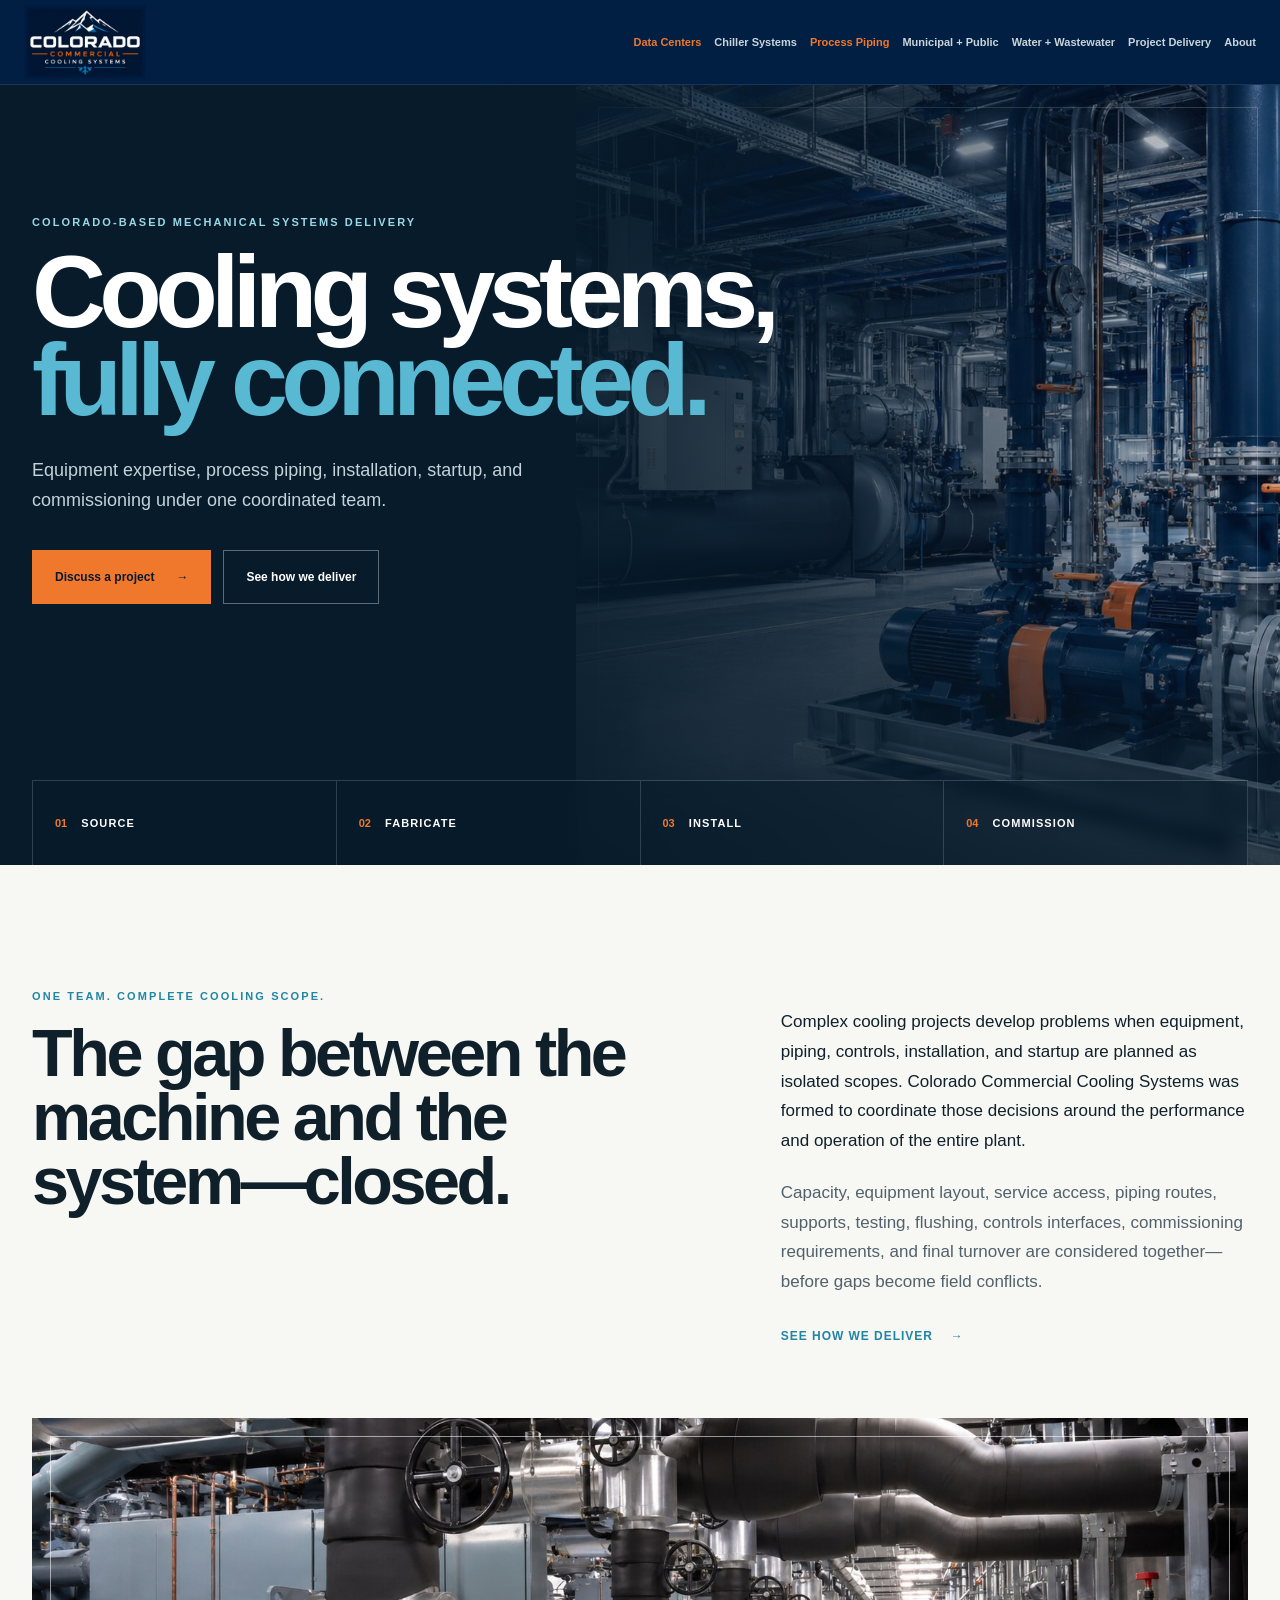
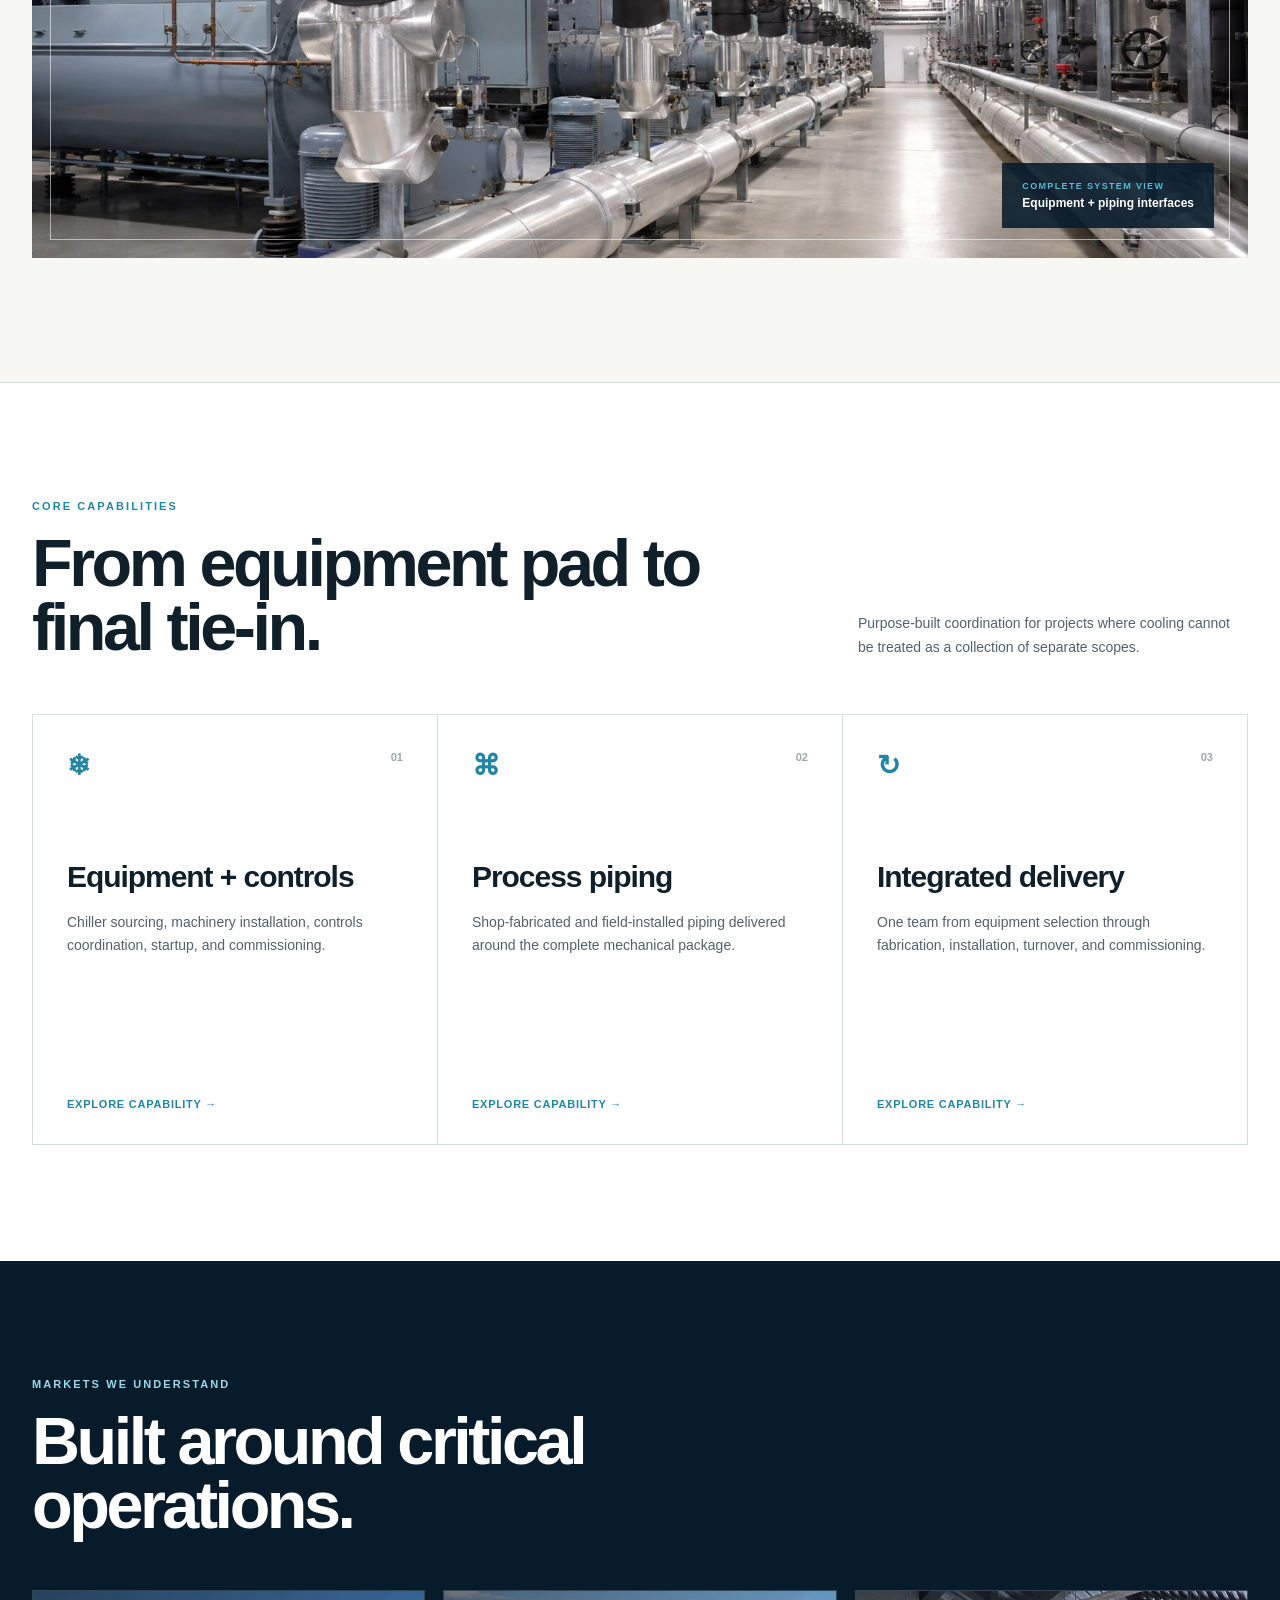
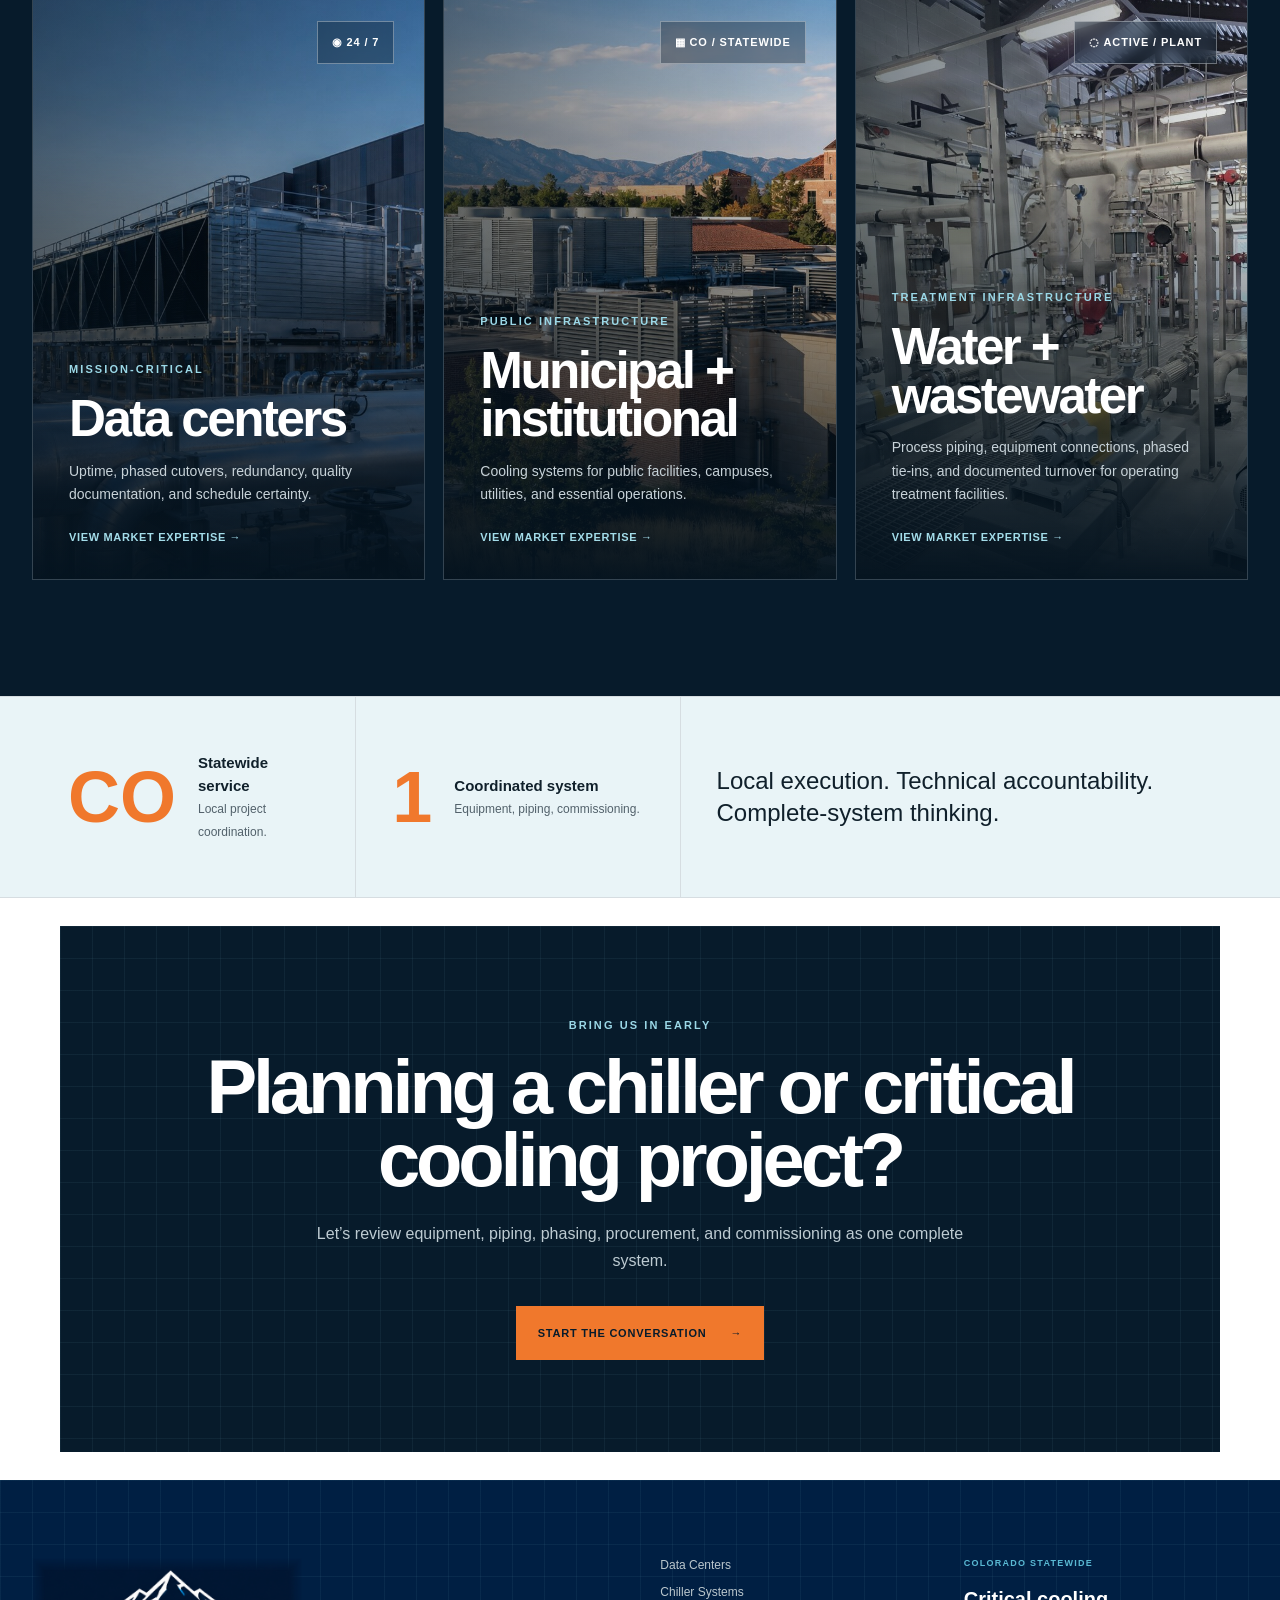
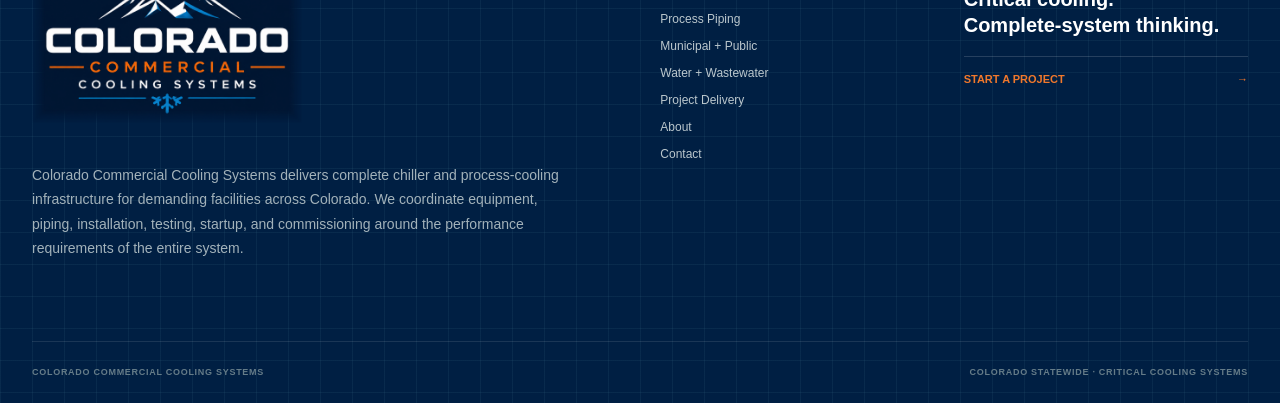
==== commit b3332d7b: "Update website" ====
--- a/index.html
+++ b/index.html
@@ -55,7 +55,7 @@
 
   <section class="home-intro"><div class="page-wrap home-intro-grid">
     <div class="intro-title"><p class="eyebrow">One team. Complete cooling scope.</p><h2>The gap between the machine and the system—closed.</h2></div>
-    <div class="intro-copy"><p>Complex cooling projects develop problems when equipment, piping, controls, installation, and startup are planned as isolated scopes. Colorado Commercial Cooling Systems was formed to coordinate those decisions around the performance and operation of the entire plant.</p><p>Capacity, equipment layout, service access, piping routes, supports, testing, flushing, controls interfaces, commissioning requirements, and final turnover are considered together—before gaps become field conflicts.</p><a class="text-arrow" href="about.html">Meet the partnership <span>→</span></a></div>
+    <div class="intro-copy"><p>Complex cooling projects develop problems when equipment, piping, controls, installation, and startup are planned as isolated scopes. Colorado Commercial Cooling Systems was formed to coordinate those decisions around the performance and operation of the entire plant.</p><p>Capacity, equipment layout, service access, piping routes, supports, testing, flushing, controls interfaces, commissioning requirements, and final turnover are considered together—before gaps become field conflicts.</p><a class="text-arrow" href="project-delivery.html">See how we deliver <span>→</span></a></div>
     <figure class="intro-photo"><img src="images/home-03-completed-piping-system.jpg" alt="Completed chilled-water piping system"><figcaption><span>Complete system view</span><strong>Equipment + piping interfaces</strong></figcaption></figure>
   </div></section>
 
@@ -77,13 +77,7 @@
     </div>
   </section>
 
-  <section class="home-partners"><div class="page-wrap home-partner-grid">
-    <div class="partner-message"><p class="eyebrow">Specialist leadership</p><h2>Two proven disciplines.<br>One complete system.</h2></div>
-    <article class="home-partner-card"><span>❄ Machinery lead</span><h3>Advanced<br>Refrigeration <em>Inc.</em></h3><p>Equipment · Controls · Commissioning</p></article>
-    <article class="home-partner-card dark-card"><span>⌘ Piping lead</span><h3>Commercial<br>Welding <em>LLC</em></h3><p>Fabrication · Installation · Tie-ins</p></article>
-  </div></section>
-
-  <section class="home-proof"><div class="page-wrap proof-grid"><div><strong>2</strong><span>Specialist companies<br><small>One integrated project team.</small></span></div><div><strong>1</strong><span>Coordinated system<br><small>Equipment, piping, commissioning.</small></span></div><p>Local execution. Technical accountability. Complete-system thinking.</p></div></section>
+  <section class="home-proof"><div class="page-wrap proof-grid"><div><strong>CO</strong><span>Statewide service<br><small>Local project coordination.</small></span></div><div><strong>1</strong><span>Coordinated system<br><small>Equipment, piping, commissioning.</small></span></div><p>Local execution. Technical accountability. Complete-system thinking.</p></div></section>
   <section class="project-cta"><div class="page-wrap cta-panel blueprint-grid"><p class="eyebrow light">Bring us in early</p><h2>Planning a chiller or critical cooling project?</h2><p>Let’s review equipment, piping, phasing, procurement, and commissioning as one complete system.</p><a href="contact.html">Start the conversation <span>→</span></a></div></section>
 </main>
 <footer class="site-footer blueprint-grid">
@@ -112,7 +106,7 @@
   </div>
   <div class="footer-bottom page-wrap">
     <span>Colorado Commercial Cooling Systems</span>
-    <span>Advanced Refrigeration Inc. + Commercial Welding LLC</span>
+    <span>Colorado statewide · Critical cooling systems</span>
   </div>
 </footer>
 </div>
--- a/css/styles.css
+++ b/css/styles.css
@@ -38,10 +38,10 @@
 .brand-image-link { overflow: hidden; }
 .brand-logo { width: auto; height: 74px; object-fit: contain; }
 .desktop-nav { margin-left: auto; display: flex; align-items: center; gap: 22px; }
-.desktop-nav a { color: #cad5db; font-size: 11px; font-weight: 700; white-space: nowrap; transition: color .2s; }
+.desktop-nav a { color: #cad5db; font-size: 13px; font-weight: 700; white-space: nowrap; transition: color .2s; }
 .desktop-nav a:hover { color: #fff; }
 .desktop-nav a.nav-accent, .mobile-nav a.nav-accent { color: var(--orange); }
-.header-cta { min-height: 42px; padding: 0 16px; display: inline-flex; align-items: center; gap: 12px; color: var(--navy); background: var(--orange); font-size: 11px; font-weight: 800; white-space: nowrap; }
+.header-cta { min-height: 42px; padding: 0 16px; display: inline-flex; align-items: center; gap: 12px; color: var(--navy); background: var(--orange); font-size: 12px; font-weight: 800; white-space: nowrap; }
 .menu-button { display: none; margin-left: auto; padding: 8px; color: #fff; background: none; border: 0; }
 .mobile-nav { padding: 16px 24px 26px; display: grid; border-top: 1px solid rgba(255,255,255,.1); }
 .mobile-nav a { padding: 13px 0; color: #dbe3e7; border-bottom: 1px solid rgba(255,255,255,.1); font-size: 14px; }
@@ -276,7 +276,7 @@
 /* Responsive */
 @media (max-width: 1180px) {
   .desktop-nav { gap: 14px; }
-  .desktop-nav a { font-size: 10px; }
+  .desktop-nav a { font-size: 11px; }
   .header-cta { display: none; }
   .home-partner-grid { grid-template-columns: 1fr 1fr; }
   .partner-message { grid-column: 1 / -1; }
@@ -290,7 +290,7 @@
 
 @media (max-width: 1280px) and (min-width: 901px) {
   .desktop-nav { gap: 13px; }
-  .desktop-nav a { font-size: 9px; }
+  .desktop-nav a { font-size: 11px; }
   .header-cta { display: none; }
 }
 
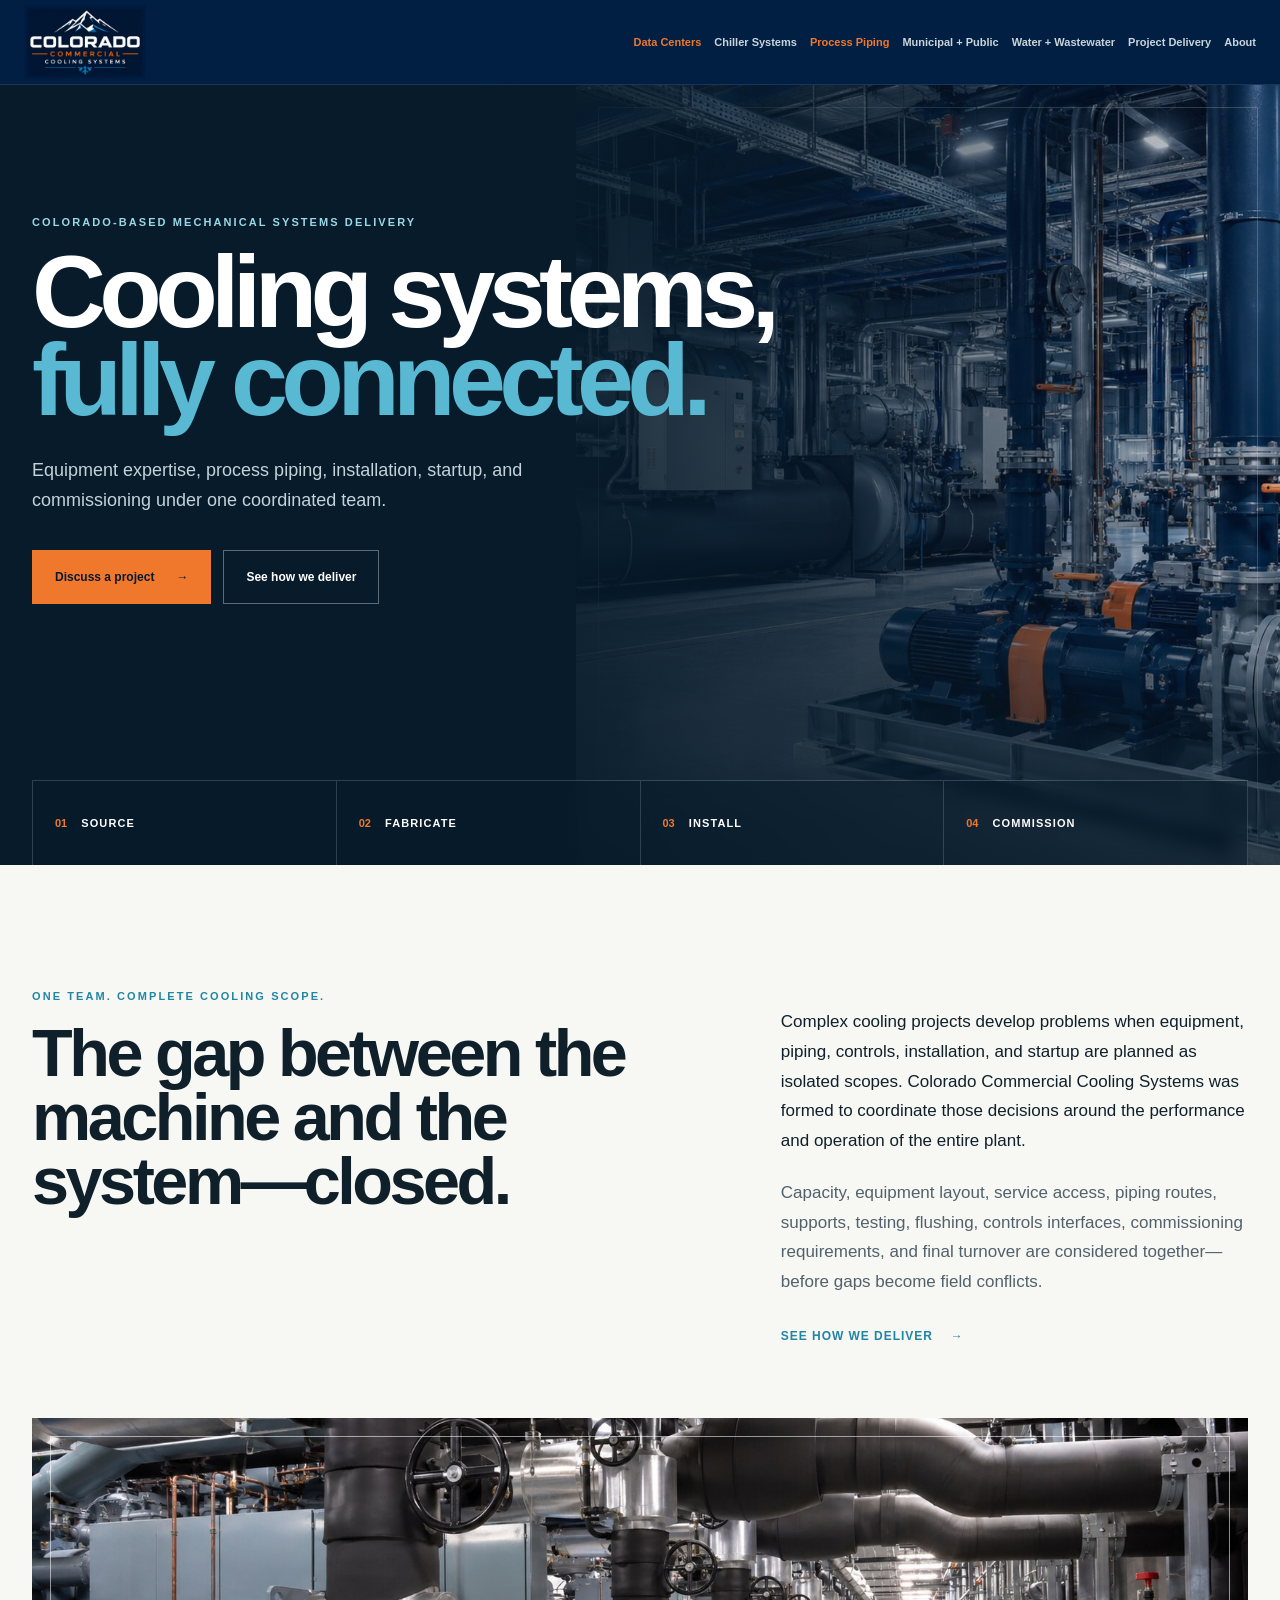
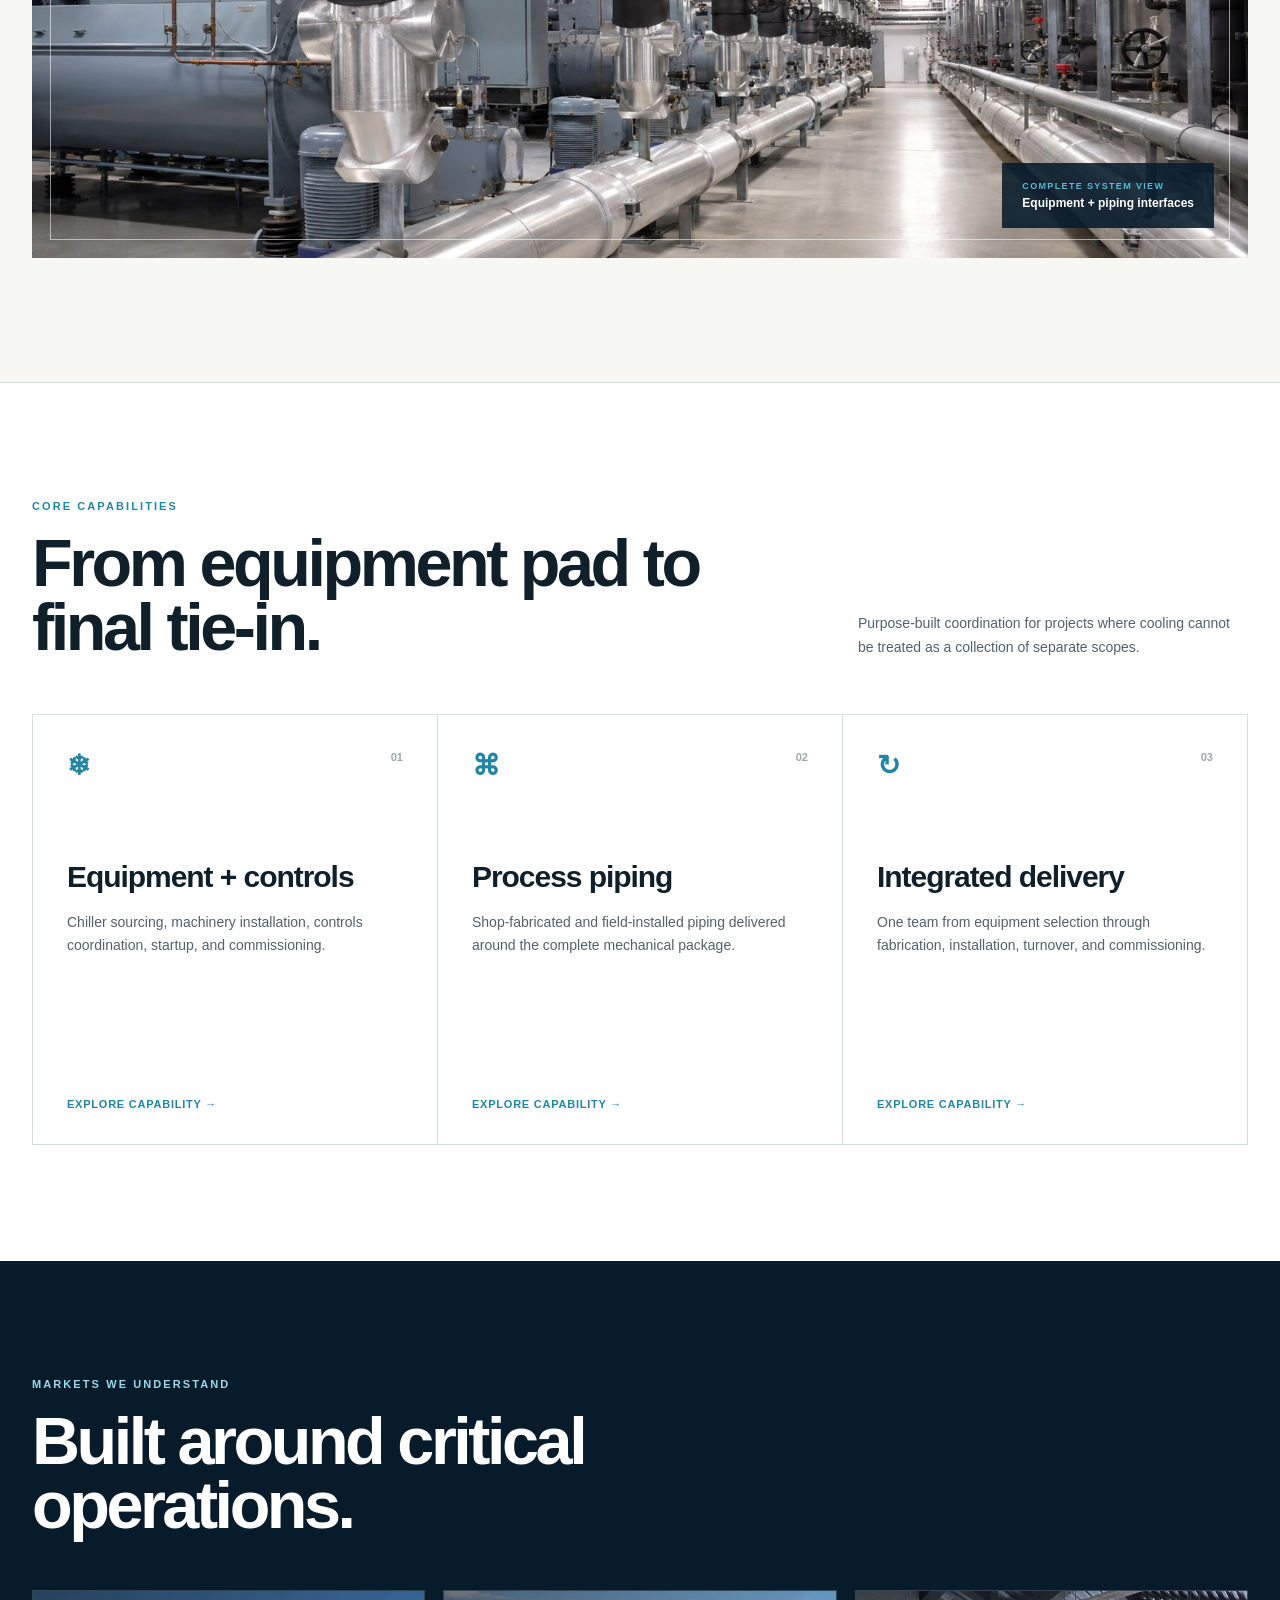
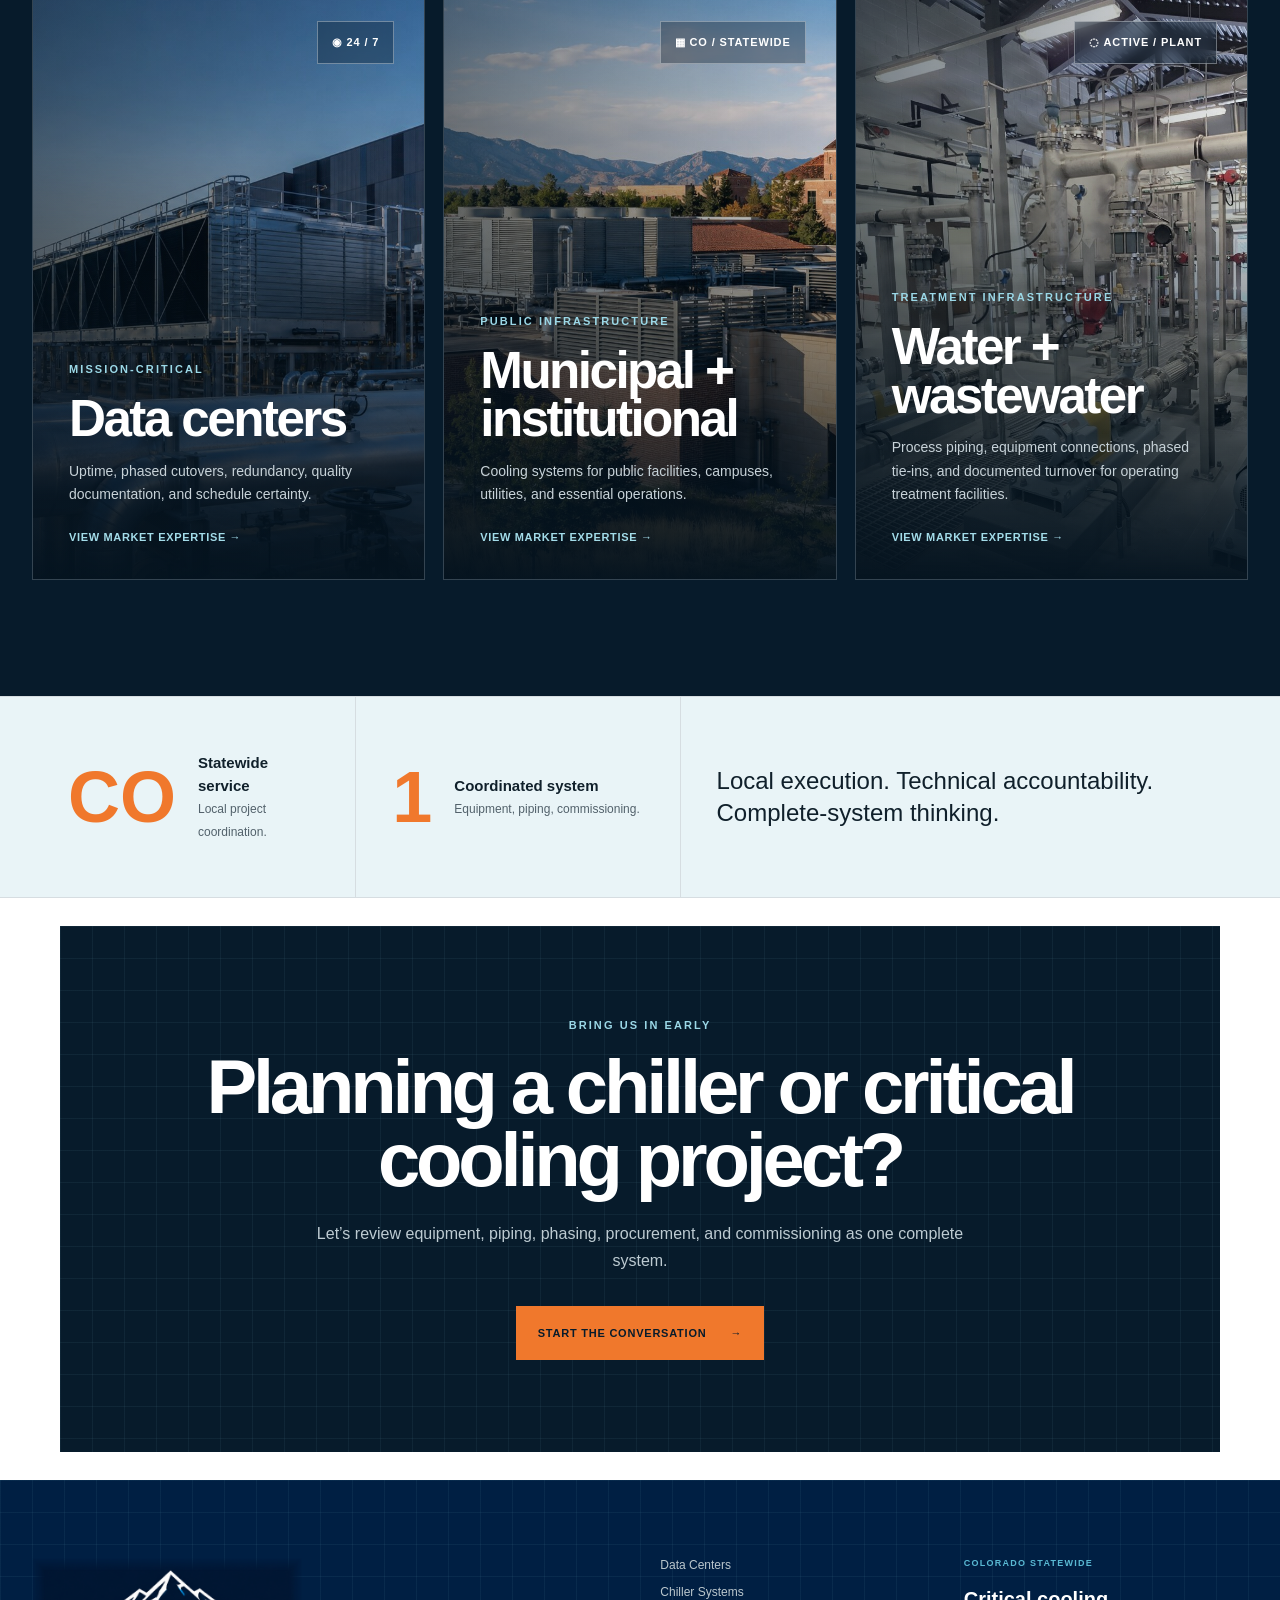
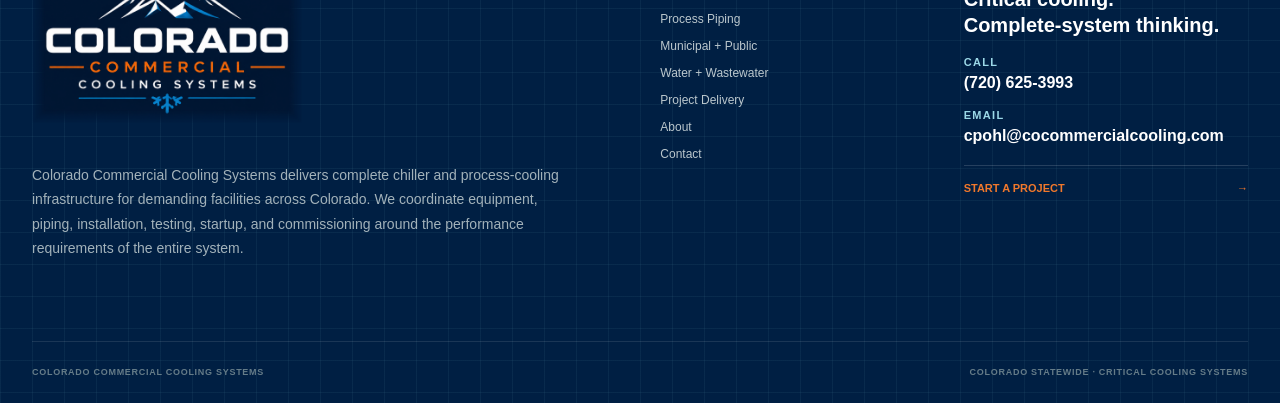
==== commit 91edd450: "Newest Changes" ====
--- a/index.html
+++ b/index.html
@@ -3,8 +3,38 @@
 <head>
   <meta charset="utf-8">
   <meta name="viewport" content="width=device-width, initial-scale=1">
-  <title>Colorado Commercial Cooling Systems</title>
-  <meta name="description" content="Integrated commercial chiller systems, process piping, installation, startup, and commissioning for critical facilities across Colorado.">
+  <title>Commercial Chiller &amp; Process Piping Contractor in Colorado | CCCS</title>
+  <meta name="description" content="Colorado contractor for commercial chiller installation, process piping, cooling-system startup, and commissioning for data centers and public infrastructure.">
+  <link rel="canonical" href="https://cocommercialcooling.com/">
+  <meta property="og:type" content="website">
+  <meta property="og:title" content="Commercial Chiller &amp; Process Piping Contractor in Colorado | CCCS">
+  <meta property="og:description" content="Commercial chiller, process piping, installation, startup, and commissioning services for critical facilities across Colorado.">
+  <meta property="og:url" content="https://cocommercialcooling.com/">
+  <script type="application/ld+json">
+  {
+    "@context": "https://schema.org",
+    "@type": "Organization",
+    "@id": "https://cocommercialcooling.com/#organization",
+    "name": "Colorado Commercial Cooling Systems",
+    "url": "https://cocommercialcooling.com/",
+    "logo": "https://cocommercialcooling.com/images/colorado-commercial-cooling-systems-logo.png",
+    "image": "https://cocommercialcooling.com/images/home-01-integrated-chiller-plant.jpg",
+    "telephone": "+1-720-625-3993",
+    "email": "cpohl@cocommercialcooling.com",
+    "description": "Commercial chiller systems, process piping, installation, startup, and commissioning for critical facilities across Colorado.",
+    "areaServed": {
+      "@type": "State",
+      "name": "Colorado"
+    },
+    "contactPoint": {
+      "@type": "ContactPoint",
+      "contactType": "project inquiries",
+      "telephone": "+1-720-625-3993",
+      "email": "cpohl@cocommercialcooling.com",
+      "areaServed": "US-CO"
+    }
+  }
+  </script>
   <link rel="stylesheet" href="css/styles.css">
   <script src="js/site.js" defer></script>
 </head>
@@ -101,6 +131,10 @@
     <div class="footer-focus">
       <span>Colorado statewide</span>
       <strong>Critical cooling.<br>Complete-system thinking.</strong>
+      <div class="footer-contact">
+        <a href="tel:+17206253993"><span>Call</span><strong>(720) 625-3993</strong></a>
+        <a href="mailto:cpohl@cocommercialcooling.com"><span>Email</span><strong>cpohl@cocommercialcooling.com</strong></a>
+      </div>
       <a href="contact.html">Start a project <span>→</span></a>
     </div>
   </div>
--- a/css/styles.css
+++ b/css/styles.css
@@ -191,7 +191,7 @@
 .statement-panorama .statement-grid { grid-template-columns: .8fr .8fr 1.4fr; }
 .statement-panorama .statement-photos { min-height: 600px; }
 .statement-panorama .statement-photos .support-one { height: 520px; clip-path: polygon(0 0,100% 0,100% 88%,88% 100%,0 100%); }
-.statement-panorama .statement-photos .support-two { width: 62%; right: auto; left: -30%; bottom: -15px; }
+.statement-panorama .statement-photos .support-two { width: 62%; right: auto; left: 0; bottom: -15px; }
 .statement-sequence .statement-photos .support-one { height: 280px; }
 .statement-sequence .statement-photos .support-two { width: 88%; height: 300px; right: 30%; }
 .statement-partners .statement-grid { grid-template-columns: .8fr 1fr 1fr; }
@@ -242,9 +242,19 @@
 .inquiry-grid { display: grid; grid-template-columns: .72fr 1.28fr; gap: 90px; }
 .inquiry-lead h2 { margin: 0; font-size: clamp(42px, 5vw, 68px); line-height: .96; letter-spacing: -.05em; }
 .inquiry-lead > p:not(.eyebrow) { margin: 28px 0; color: var(--slate); font-size: 15px; line-height: 1.75; }
+.bid-scope-list { margin-top: 30px; border-top: 1px solid #b9cbd1; }
+.bid-scope-list > div { padding: 16px 0; display: grid; grid-template-columns: 38px 1fr; gap: 10px; border-bottom: 1px solid #c9d8dc; }
+.bid-scope-list > div > span { padding-top: 3px; color: var(--orange); font-size: 10px; font-weight: 800; letter-spacing: .08em; }
+.bid-scope-list p { margin: 0; color: var(--slate); font-size: 14px; line-height: 1.55; }
+.bid-scope-list strong { margin-bottom: 4px; display: block; color: var(--ink); font-size: 11px; letter-spacing: .07em; text-transform: uppercase; }
 .service-chip { margin-top: 40px; padding: 20px; display: flex; align-items: center; gap: 14px; color: #fff; background: var(--navy); }
 .service-chip span { display: grid; gap: 4px; font-size: 13px; }
 .service-chip strong { color: var(--blue); font-size: 9px; text-transform: uppercase; letter-spacing: .14em; }
+.direct-contact { margin-top: 16px; display: grid; border: 1px solid #cbd8dc; background: var(--paper); }
+.direct-contact a { padding: 16px 18px; display: grid; gap: 5px; border-bottom: 1px solid #cbd8dc; }
+.direct-contact a:last-child { border-bottom: 0; }
+.direct-contact span { color: var(--blue-dark); font-size: 9px; font-weight: 800; letter-spacing: .14em; text-transform: uppercase; }
+.direct-contact strong { overflow-wrap: anywhere; font-size: 14px; line-height: 1.35; }
 .preview-form { padding: 42px; background: var(--paper); border: 1px solid #cbd8dc; box-shadow: 0 22px 60px rgba(16,32,43,.08); }
 .field-row { display: grid; grid-template-columns: 1fr 1fr; gap: 18px; }
 .preview-form label { margin-bottom: 18px; display: grid; gap: 8px; color: var(--ink); font-size: 10px; font-weight: 800; text-transform: uppercase; letter-spacing: .11em; }
@@ -270,7 +280,11 @@
 .footer-focus { display: grid; align-content: start; gap: 18px; }
 .footer-focus > span { color: var(--blue); font-size: 9px; font-weight: 800; letter-spacing: .14em; text-transform: uppercase; }
 .footer-focus strong { font-size: 20px; line-height: 1.3; }
-.footer-focus a { display: flex; align-items: center; justify-content: space-between; padding-top: 16px; color: var(--orange); border-top: 1px solid rgba(255,255,255,.15); font-size: 11px; font-weight: 800; text-transform: uppercase; }
+.footer-focus > a { display: flex; align-items: center; justify-content: space-between; padding-top: 16px; color: var(--orange); border-top: 1px solid rgba(255,255,255,.15); font-size: 11px; font-weight: 800; text-transform: uppercase; }
+.footer-contact { display: grid; gap: 14px; }
+.footer-contact a { display: grid; gap: 4px; color: #fff; }
+.footer-contact a > span { color: #9bd8e7; font-size: 11px; font-weight: 800; letter-spacing: .12em; text-transform: uppercase; }
+.footer-contact a > strong { overflow-wrap: anywhere; font-size: 16px; font-weight: 700; line-height: 1.4; }
 .footer-bottom { min-height: 62px; display: flex; align-items: center; justify-content: space-between; color: #657c88; border-top: 1px solid rgba(255,255,255,.1); font-size: 9px; font-weight: 700; letter-spacing: .08em; text-transform: uppercase; }
 
 /* Responsive */
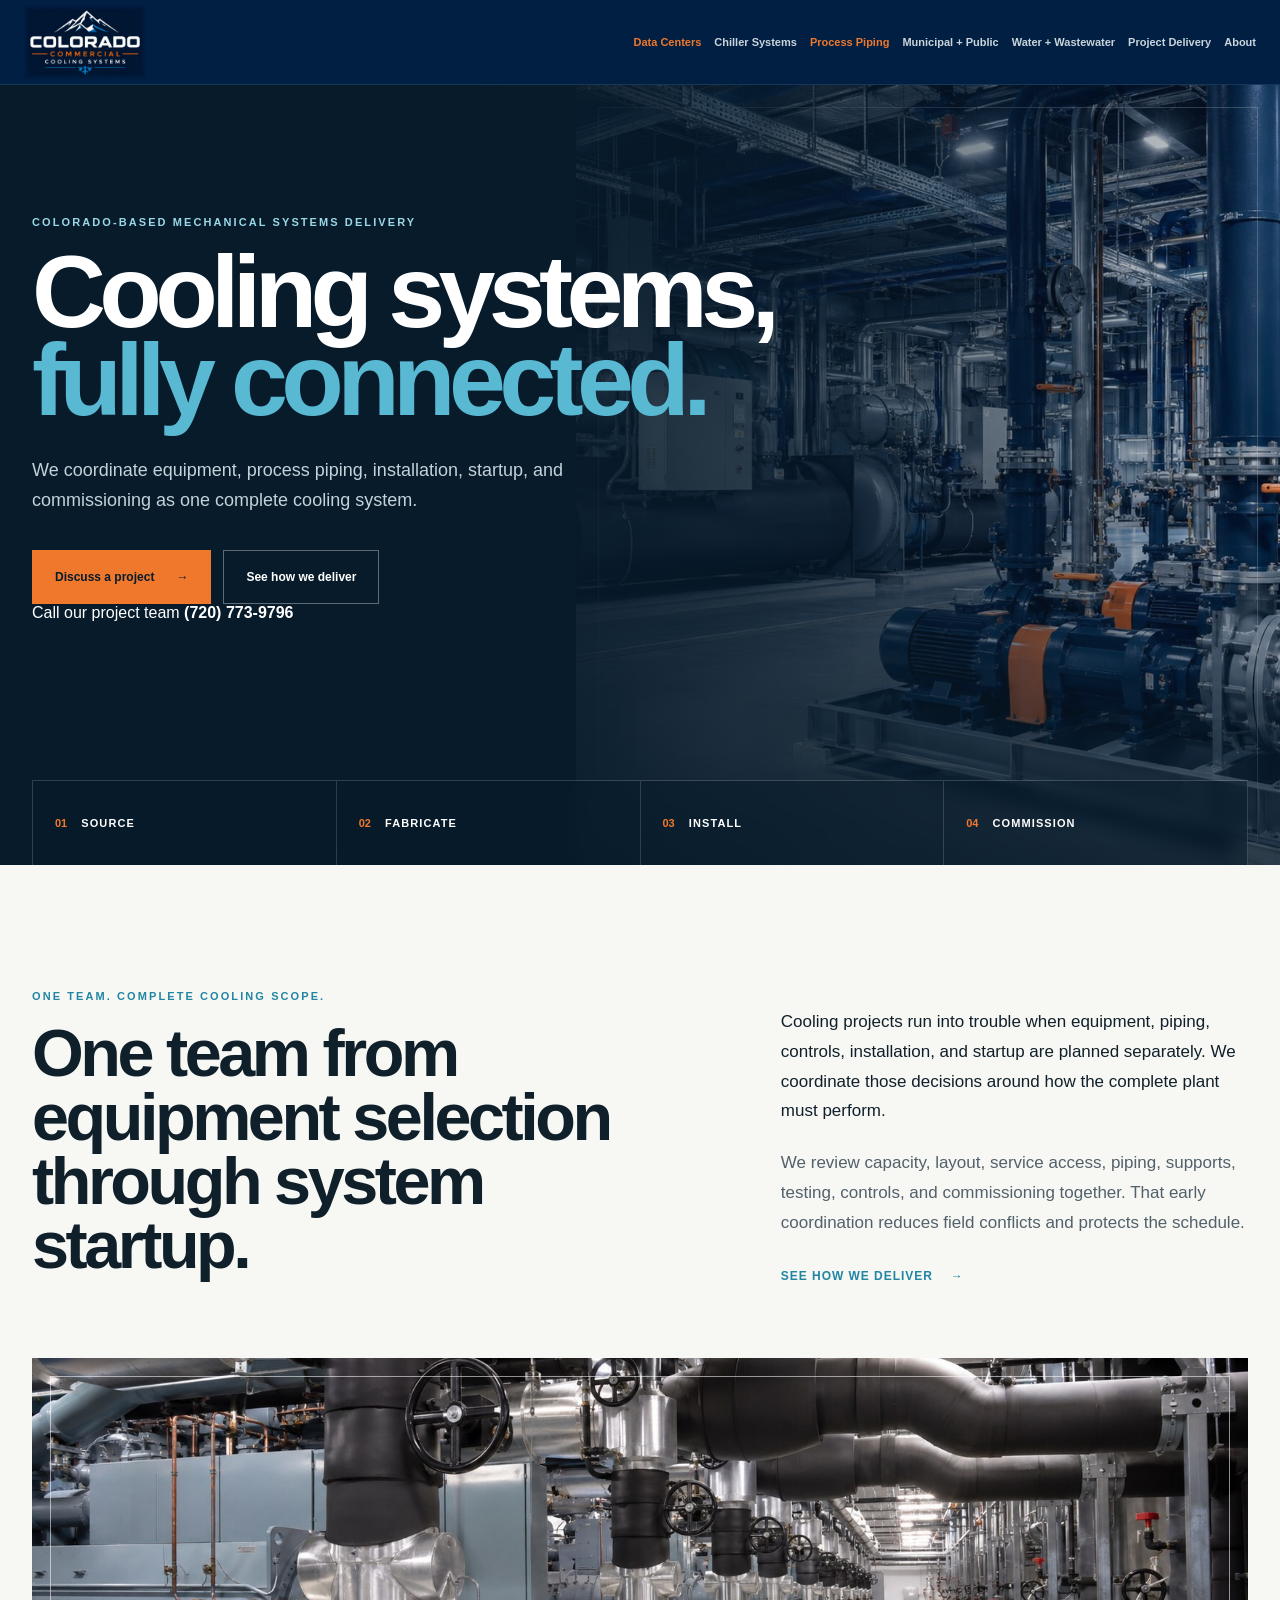
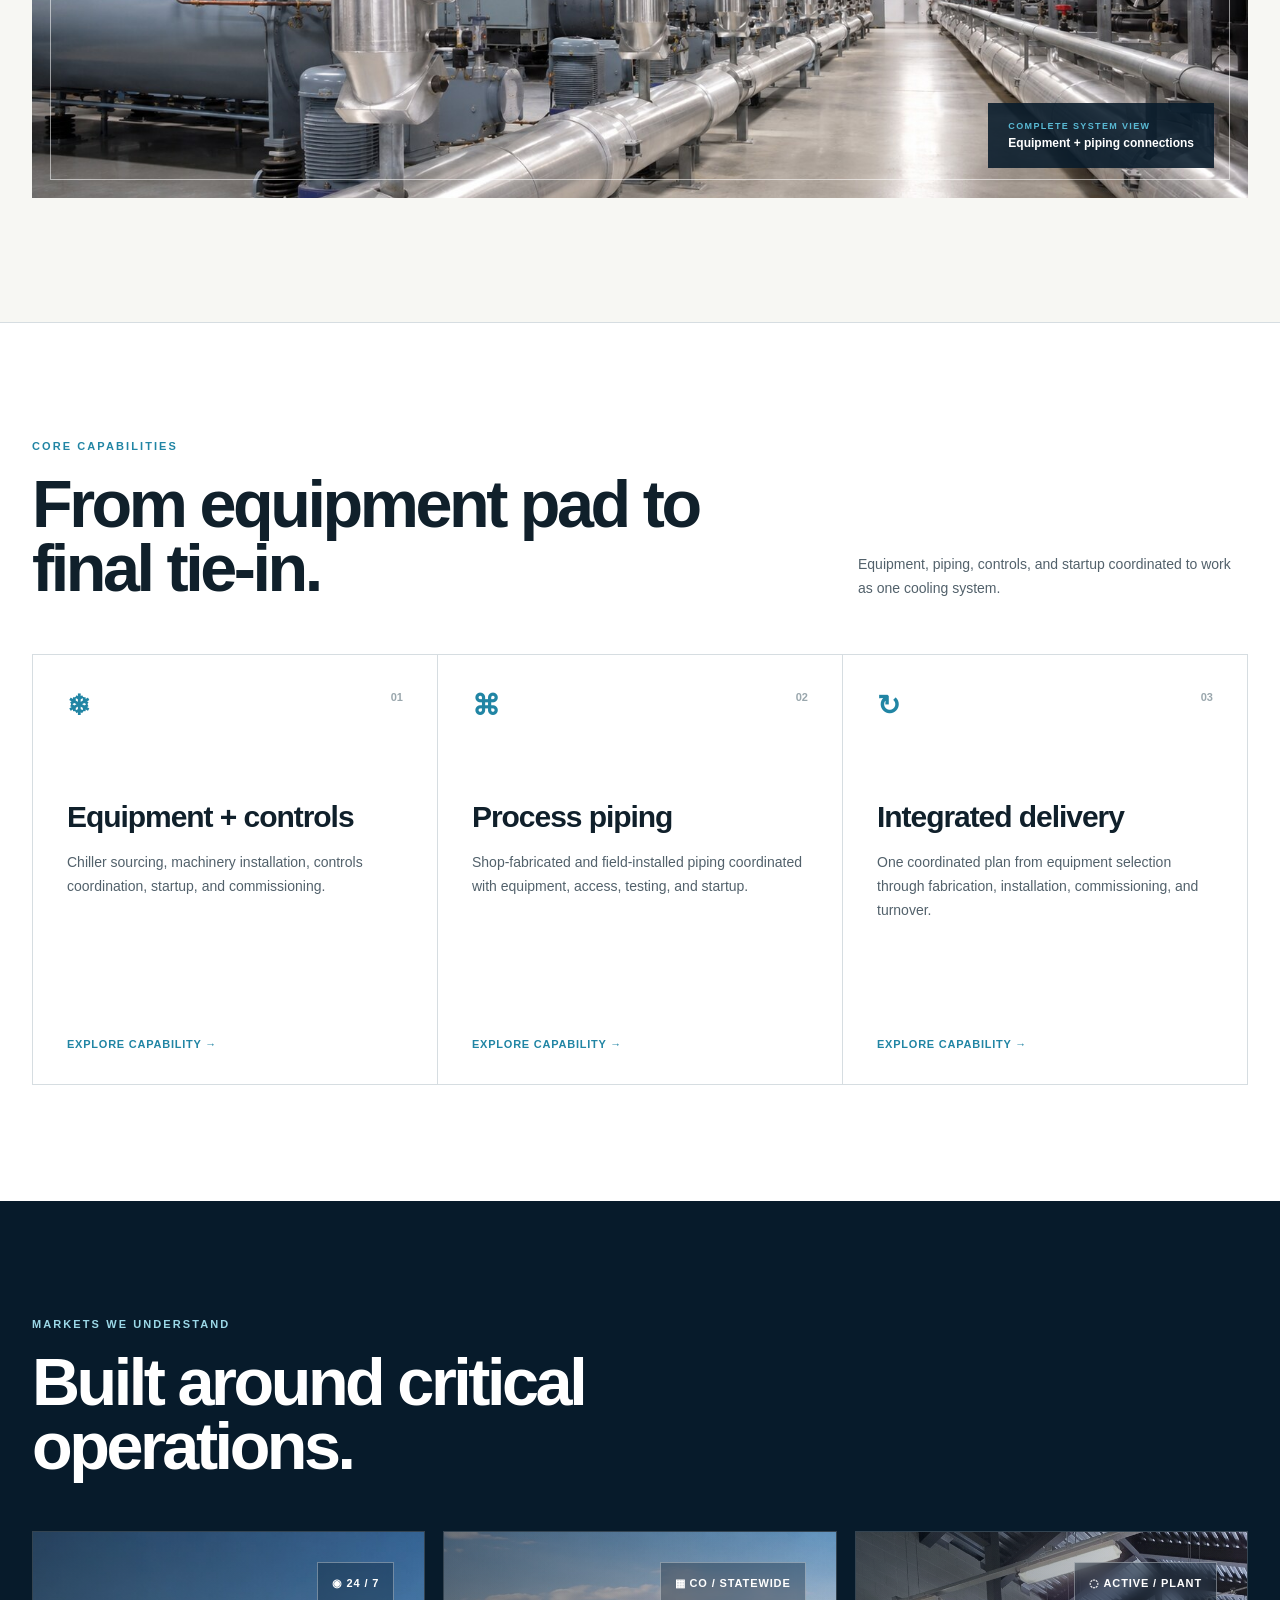
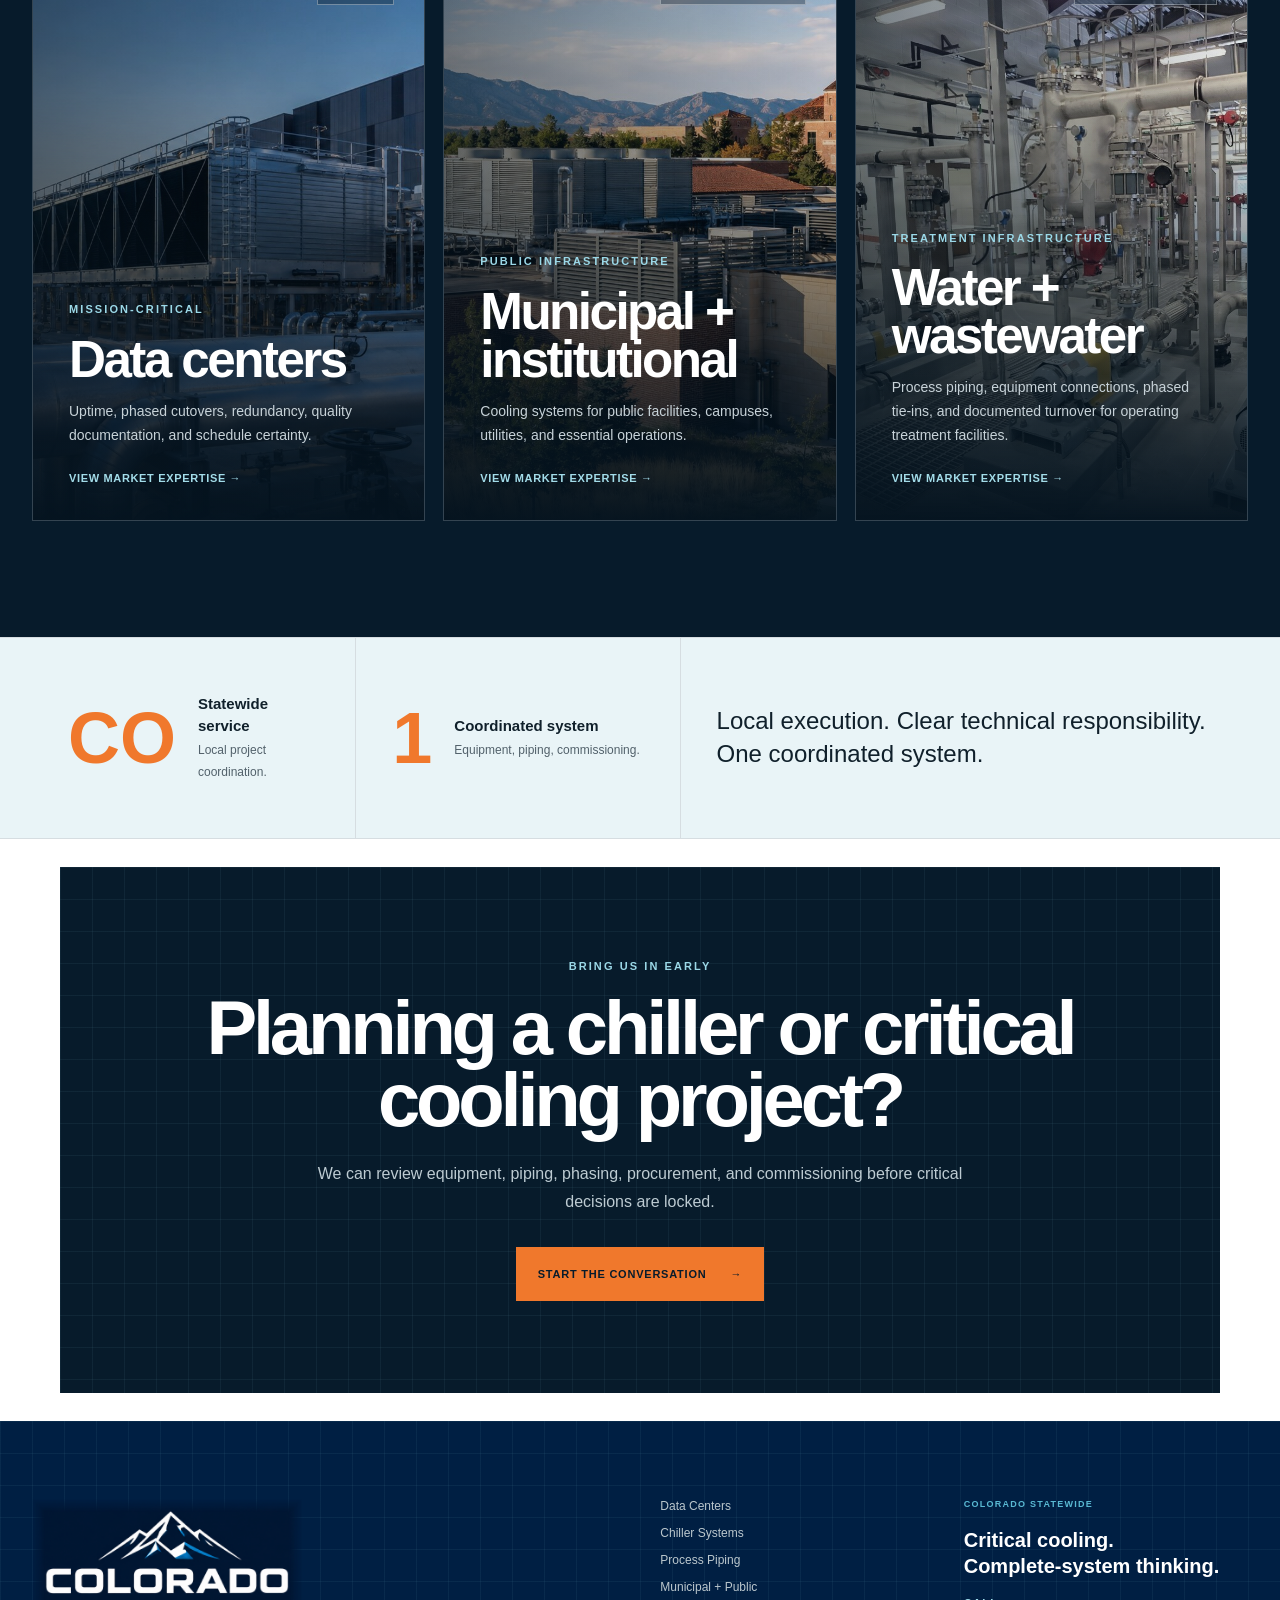
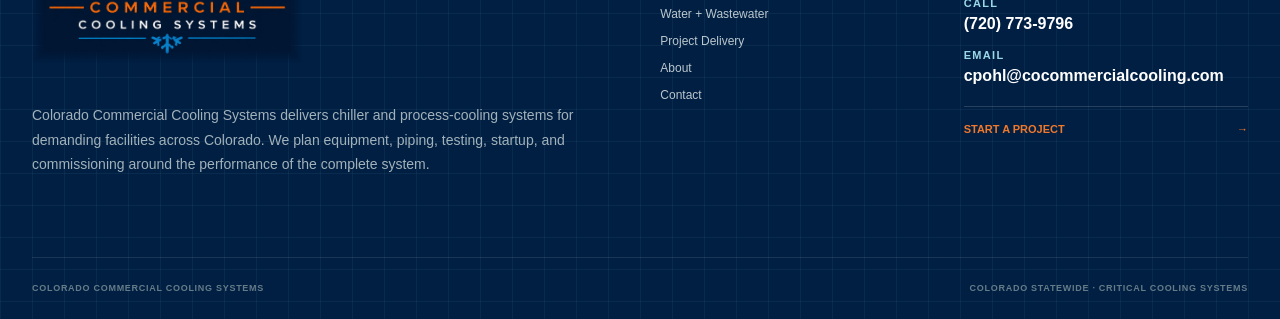
==== commit dd0b4de0: "New Update" ====
--- a/index.html
+++ b/index.html
@@ -19,7 +19,7 @@
     "url": "https://cocommercialcooling.com/",
     "logo": "https://cocommercialcooling.com/images/colorado-commercial-cooling-systems-logo.png",
     "image": "https://cocommercialcooling.com/images/home-01-integrated-chiller-plant.jpg",
-    "telephone": "+1-720-625-3993",
+    "telephone": "+1-720-773-9796",
     "email": "cpohl@cocommercialcooling.com",
     "description": "Commercial chiller systems, process piping, installation, startup, and commissioning for critical facilities across Colorado.",
     "areaServed": {
@@ -29,7 +29,7 @@
     "contactPoint": {
       "@type": "ContactPoint",
       "contactType": "project inquiries",
-      "telephone": "+1-720-625-3993",
+      "telephone": "+1-720-773-9796",
       "email": "cpohl@cocommercialcooling.com",
       "areaServed": "US-CO"
     }
@@ -77,24 +77,28 @@
     <div class="page-wrap home-hero-content">
       <p class="eyebrow light">Colorado-based mechanical systems delivery</p>
       <h1>Cooling systems,<span>fully connected.</span></h1>
-      <p>Equipment expertise, process piping, installation, startup, and commissioning under one coordinated team.</p>
+      <p>We coordinate equipment, process piping, installation, startup, and commissioning as one complete cooling system.</p>
       <div class="button-row"><a class="button orange" href="contact.html">Discuss a project <span>→</span></a><a class="button ghost" href="project-delivery.html">See how we deliver</a></div>
+      <a class="hero-phone home-hero-phone" href="tel:+17207739796" aria-label="Call Colorado Commercial Cooling Systems at 720-773-9796">
+        <span>Call our project team</span>
+        <strong>(720) 773-9796</strong>
+      </a>
     </div>
     <div class="page-wrap hero-rail"><div><strong>01</strong><span>Source</span></div><div><strong>02</strong><span>Fabricate</span></div><div><strong>03</strong><span>Install</span></div><div><strong>04</strong><span>Commission</span></div></div>
   </section>
 
   <section class="home-intro"><div class="page-wrap home-intro-grid">
-    <div class="intro-title"><p class="eyebrow">One team. Complete cooling scope.</p><h2>The gap between the machine and the system—closed.</h2></div>
-    <div class="intro-copy"><p>Complex cooling projects develop problems when equipment, piping, controls, installation, and startup are planned as isolated scopes. Colorado Commercial Cooling Systems was formed to coordinate those decisions around the performance and operation of the entire plant.</p><p>Capacity, equipment layout, service access, piping routes, supports, testing, flushing, controls interfaces, commissioning requirements, and final turnover are considered together—before gaps become field conflicts.</p><a class="text-arrow" href="project-delivery.html">See how we deliver <span>→</span></a></div>
-    <figure class="intro-photo"><img src="images/home-03-completed-piping-system.jpg" alt="Completed chilled-water piping system"><figcaption><span>Complete system view</span><strong>Equipment + piping interfaces</strong></figcaption></figure>
+    <div class="intro-title"><p class="eyebrow">One team. Complete cooling scope.</p><h2>One team from equipment selection through system startup.</h2></div>
+    <div class="intro-copy"><p>Cooling projects run into trouble when equipment, piping, controls, installation, and startup are planned separately. We coordinate those decisions around how the complete plant must perform.</p><p>We review capacity, layout, service access, piping, supports, testing, controls, and commissioning together. That early coordination reduces field conflicts and protects the schedule.</p><a class="text-arrow" href="project-delivery.html">See how we deliver <span>→</span></a></div>
+    <figure class="intro-photo"><img src="images/home-03-completed-piping-system.jpg" alt="Completed chilled-water piping system"><figcaption><span>Complete system view</span><strong>Equipment + piping connections</strong></figcaption></figure>
   </div></section>
 
   <section class="home-services"><div class="page-wrap">
-    <div class="section-heading-row dark-text"><div><p class="eyebrow">Core capabilities</p><h2>From equipment pad to final tie-in.</h2></div><p>Purpose-built coordination for projects where cooling cannot be treated as a collection of separate scopes.</p></div>
+    <div class="section-heading-row dark-text"><div><p class="eyebrow">Core capabilities</p><h2>From equipment pad to final tie-in.</h2></div><p>Equipment, piping, controls, and startup coordinated to work as one cooling system.</p></div>
     <div class="home-service-grid">
       <a href="chiller-systems.html"><span class="service-number">01</span><b class="service-icon">❄</b><h3>Equipment + controls</h3><p>Chiller sourcing, machinery installation, controls coordination, startup, and commissioning.</p><span class="service-link">Explore capability →</span></a>
-      <a href="process-piping.html"><span class="service-number">02</span><b class="service-icon">⌘</b><h3>Process piping</h3><p>Shop-fabricated and field-installed piping delivered around the complete mechanical package.</p><span class="service-link">Explore capability →</span></a>
-      <a href="project-delivery.html"><span class="service-number">03</span><b class="service-icon">↻</b><h3>Integrated delivery</h3><p>One team from equipment selection through fabrication, installation, turnover, and commissioning.</p><span class="service-link">Explore capability →</span></a>
+      <a href="process-piping.html"><span class="service-number">02</span><b class="service-icon">⌘</b><h3>Process piping</h3><p>Shop-fabricated and field-installed piping coordinated with equipment, access, testing, and startup.</p><span class="service-link">Explore capability →</span></a>
+      <a href="project-delivery.html"><span class="service-number">03</span><b class="service-icon">↻</b><h3>Integrated delivery</h3><p>One coordinated plan from equipment selection through fabrication, installation, commissioning, and turnover.</p><span class="service-link">Explore capability →</span></a>
     </div>
   </div></section>
 
@@ -107,8 +111,8 @@
     </div>
   </section>
 
-  <section class="home-proof"><div class="page-wrap proof-grid"><div><strong>CO</strong><span>Statewide service<br><small>Local project coordination.</small></span></div><div><strong>1</strong><span>Coordinated system<br><small>Equipment, piping, commissioning.</small></span></div><p>Local execution. Technical accountability. Complete-system thinking.</p></div></section>
-  <section class="project-cta"><div class="page-wrap cta-panel blueprint-grid"><p class="eyebrow light">Bring us in early</p><h2>Planning a chiller or critical cooling project?</h2><p>Let’s review equipment, piping, phasing, procurement, and commissioning as one complete system.</p><a href="contact.html">Start the conversation <span>→</span></a></div></section>
+  <section class="home-proof"><div class="page-wrap proof-grid"><div><strong>CO</strong><span>Statewide service<br><small>Local project coordination.</small></span></div><div><strong>1</strong><span>Coordinated system<br><small>Equipment, piping, commissioning.</small></span></div><p>Local execution. Clear technical responsibility. One coordinated system.</p></div></section>
+  <section class="project-cta"><div class="page-wrap cta-panel blueprint-grid"><p class="eyebrow light">Bring us in early</p><h2>Planning a chiller or critical cooling project?</h2><p>We can review equipment, piping, phasing, procurement, and commissioning before critical decisions are locked.</p><a href="contact.html">Start the conversation <span>→</span></a></div></section>
 </main>
 <footer class="site-footer blueprint-grid">
   <div class="footer-main page-wrap">
@@ -116,7 +120,7 @@
       <a href="index.html" class="brand footer-brand brand-image-link" aria-label="Colorado Commercial Cooling Systems home">
         <img class="brand-logo" src="images/colorado-commercial-cooling-systems-logo.png" alt="Colorado Commercial Cooling Systems">
       </a>
-      <p>Colorado Commercial Cooling Systems delivers complete chiller and process-cooling infrastructure for demanding facilities across Colorado. We coordinate equipment, piping, installation, testing, startup, and commissioning around the performance requirements of the entire system.</p>
+      <p>Colorado Commercial Cooling Systems delivers chiller and process-cooling systems for demanding facilities across Colorado. We plan equipment, piping, testing, startup, and commissioning around the performance of the complete system.</p>
     </div>
     <nav aria-label="Footer navigation">
       <a href="data-centers.html">Data Centers</a>
@@ -132,7 +136,7 @@
       <span>Colorado statewide</span>
       <strong>Critical cooling.<br>Complete-system thinking.</strong>
       <div class="footer-contact">
-        <a href="tel:+17206253993"><span>Call</span><strong>(720) 625-3993</strong></a>
+        <a href="tel:+17207739796"><span>Call</span><strong>(720) 773-9796</strong></a>
         <a href="mailto:cpohl@cocommercialcooling.com"><span>Email</span><strong>cpohl@cocommercialcooling.com</strong></a>
       </div>
       <a href="contact.html">Start a project <span>→</span></a>
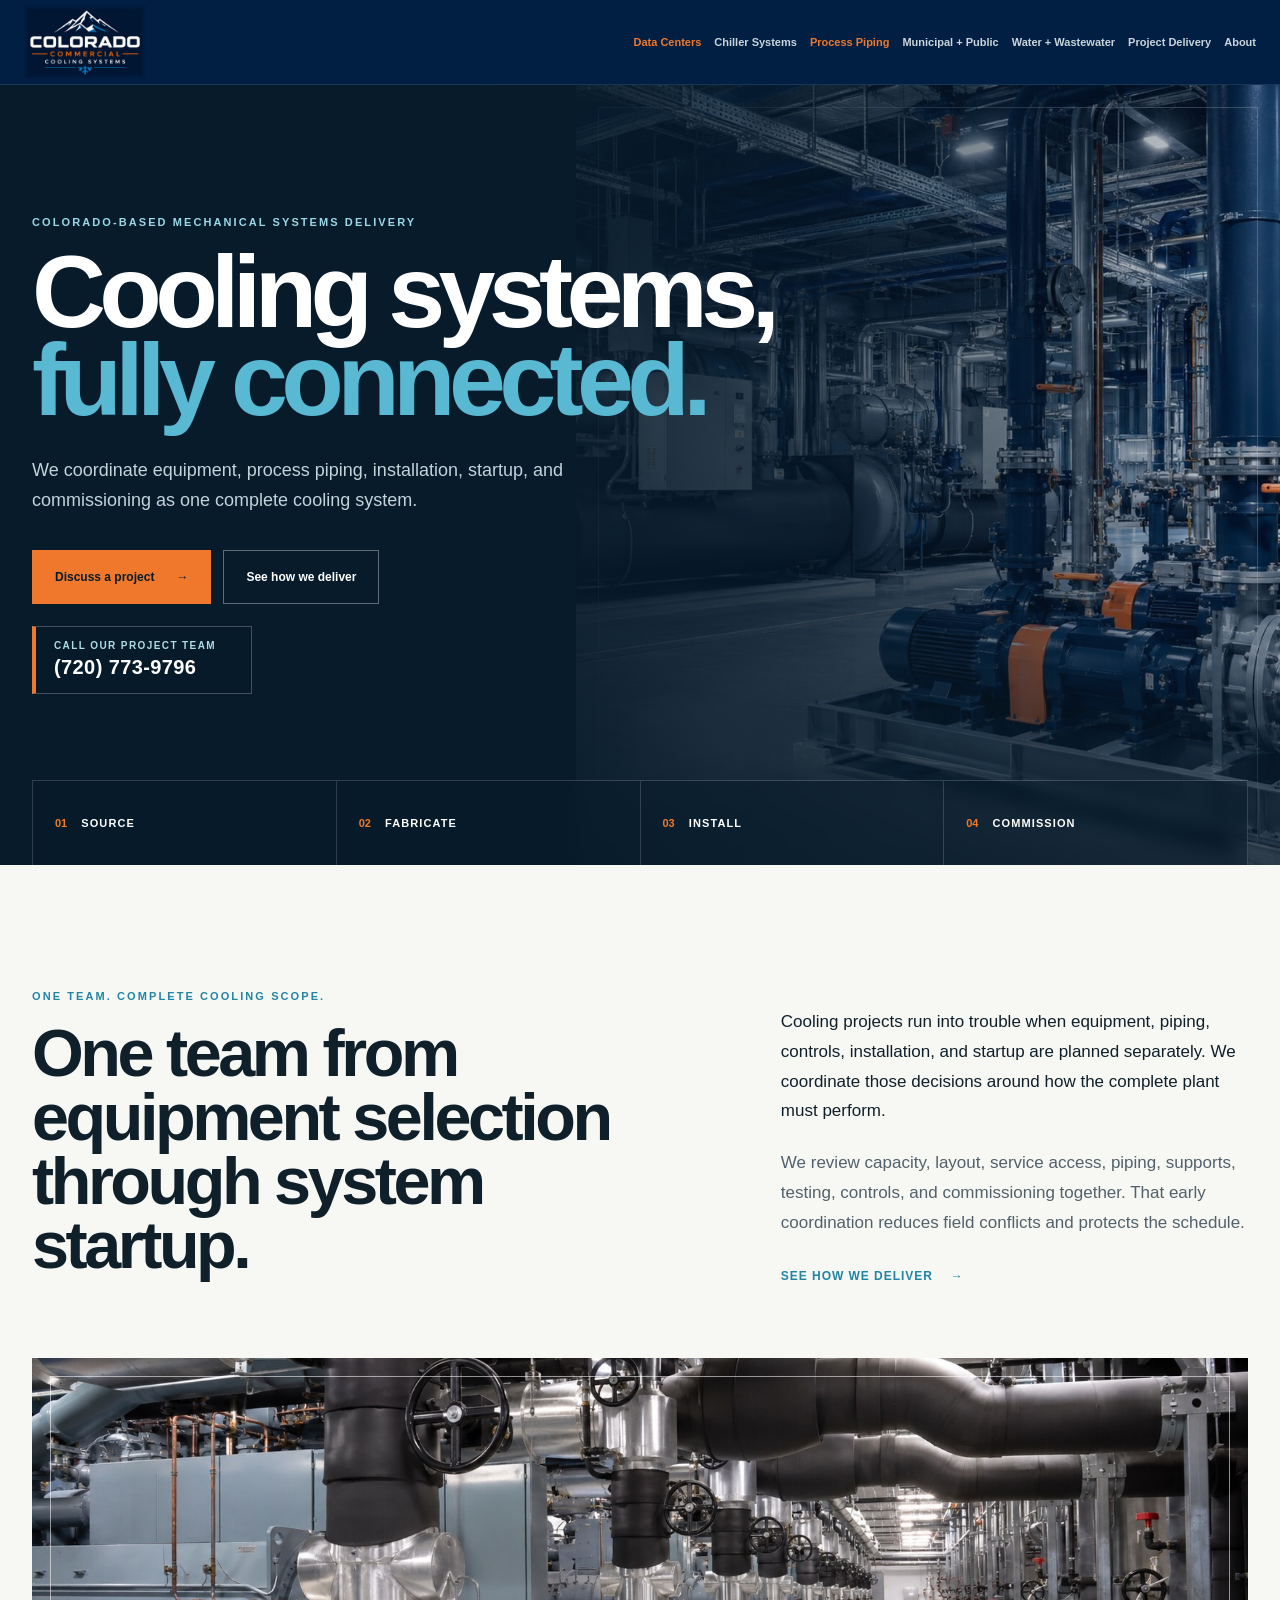
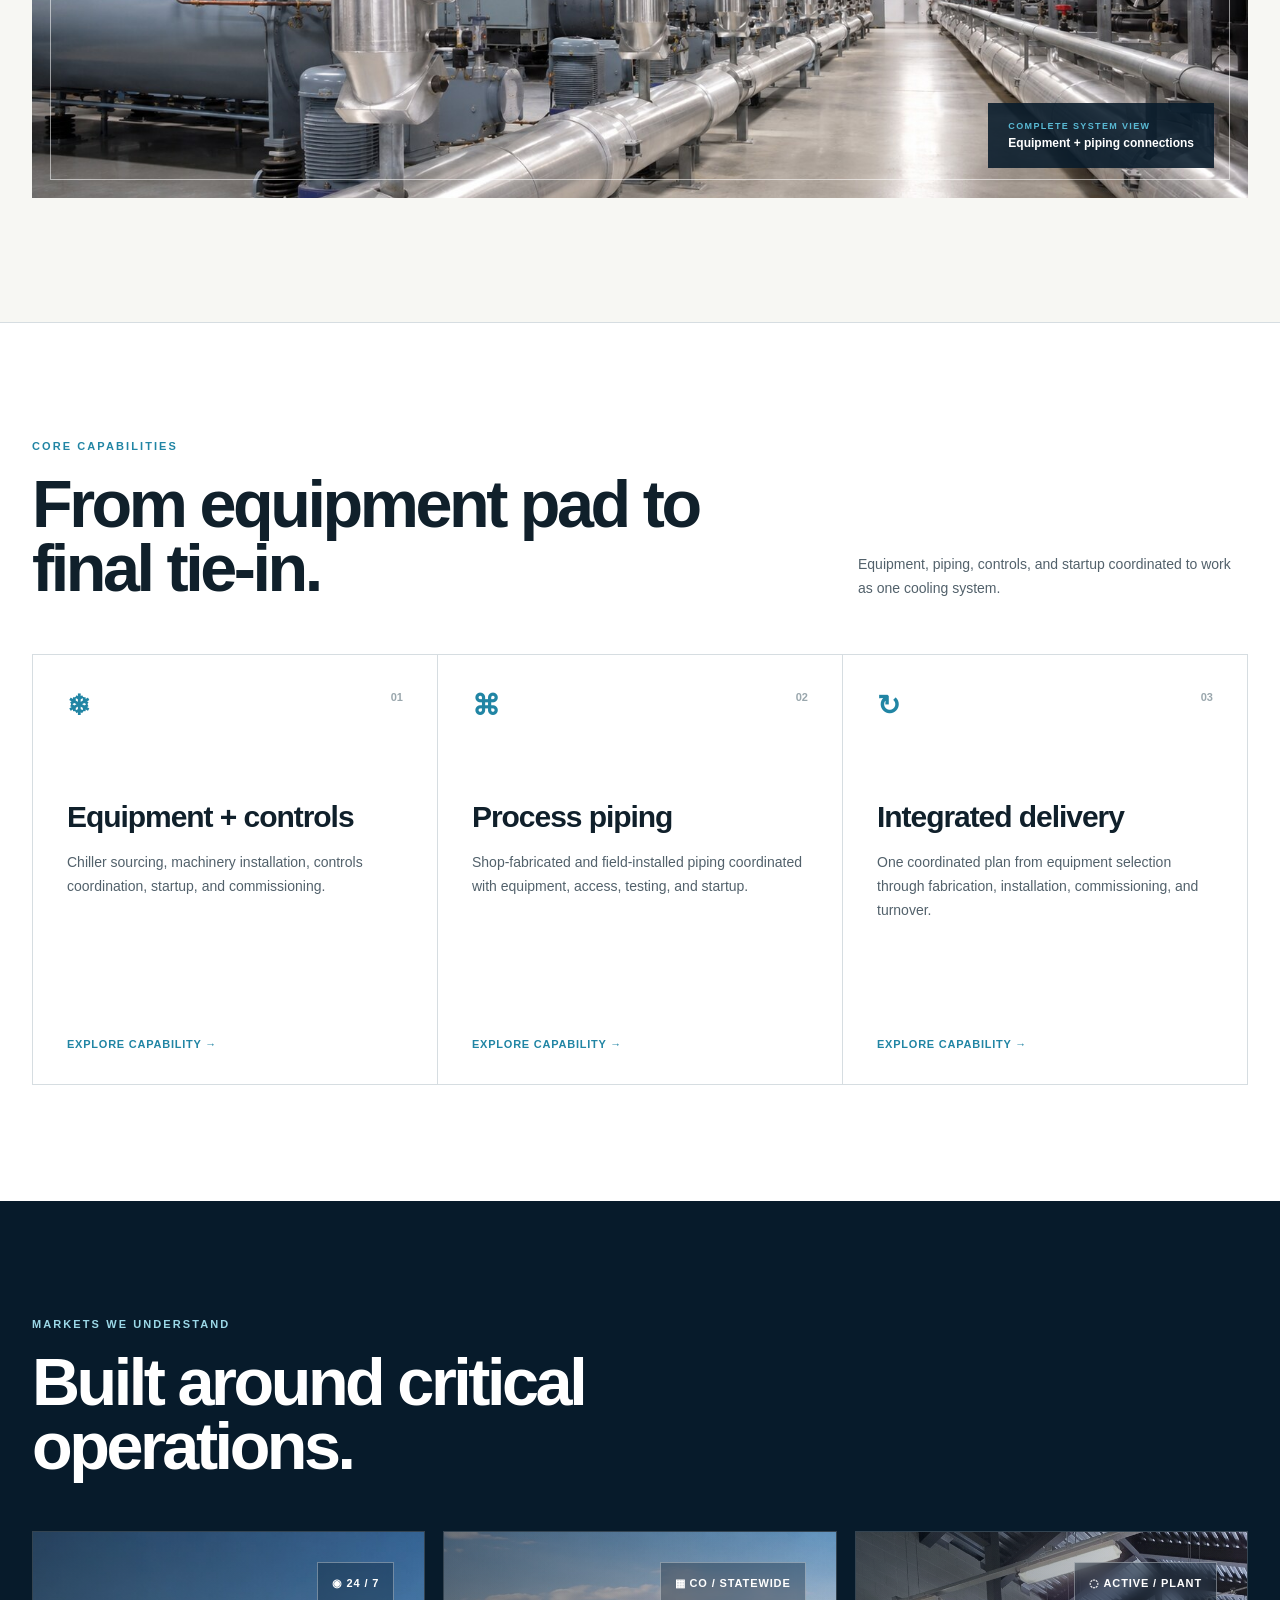
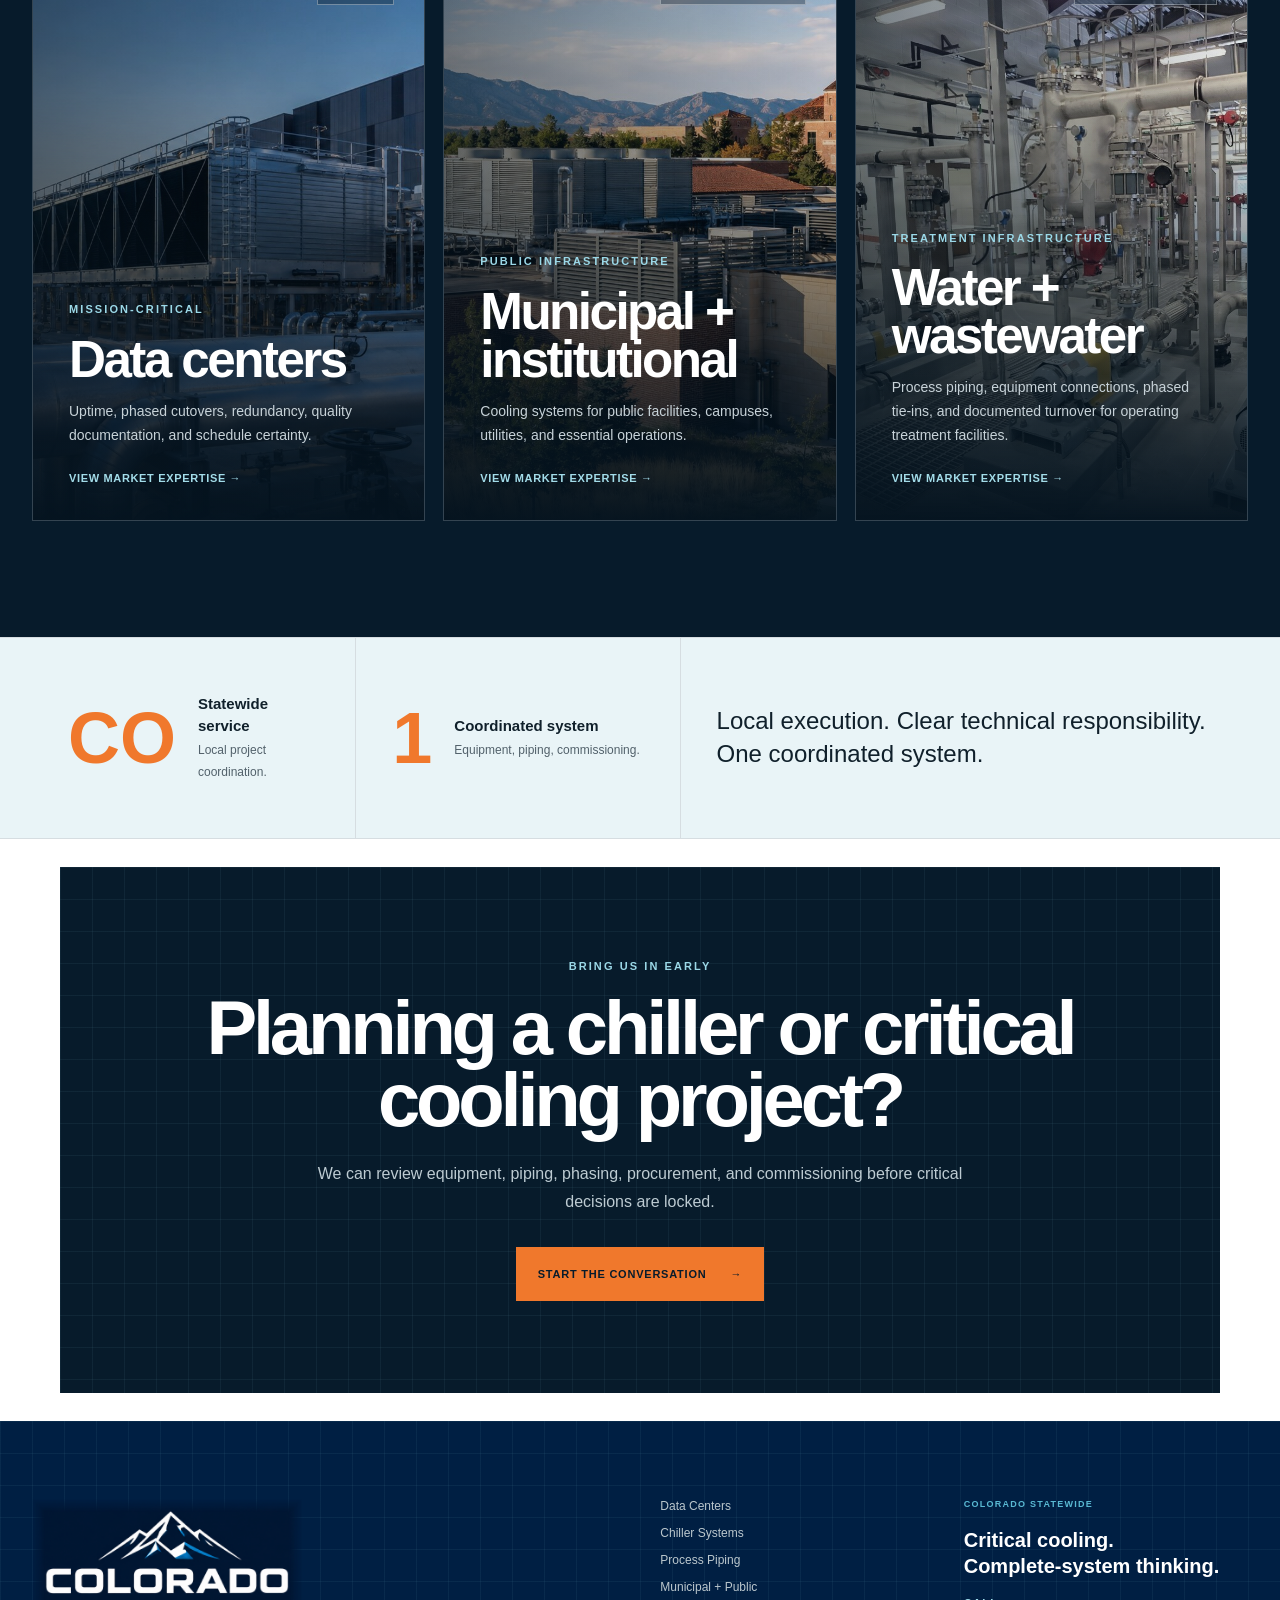
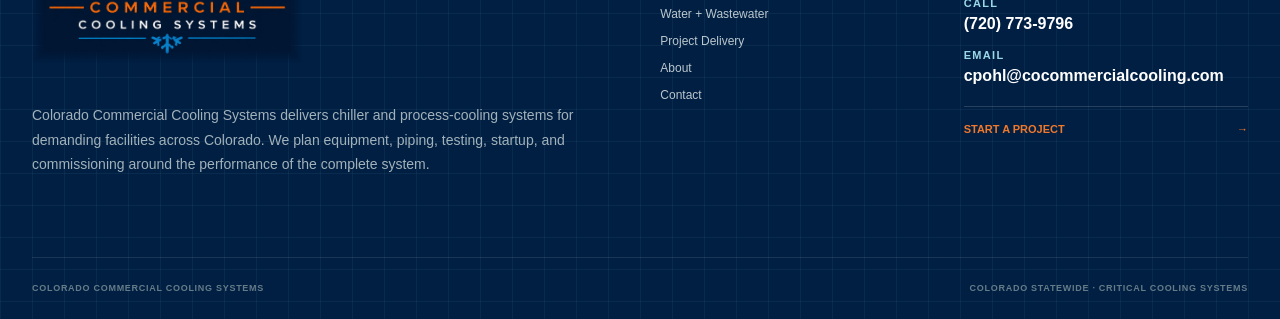
==== commit 90530eea: "New Update" ====
--- a/index.html
+++ b/index.html
@@ -3,36 +3,74 @@
 <head>
   <meta charset="utf-8">
   <meta name="viewport" content="width=device-width, initial-scale=1">
-  <title>Commercial Chiller &amp; Process Piping Contractor in Colorado | CCCS</title>
-  <meta name="description" content="Colorado contractor for commercial chiller installation, process piping, cooling-system startup, and commissioning for data centers and public infrastructure.">
+  <title>Colorado Commercial Cooling Systems | Chillers &amp; Process Piping</title>
+  <meta name="description" content="Colorado Commercial Cooling Systems is a Colorado chiller and process piping contractor serving data centers, municipalities, utilities, and public facilities.">
+  <meta name="robots" content="index,follow,max-image-preview:large,max-snippet:-1,max-video-preview:-1">
   <link rel="canonical" href="https://cocommercialcooling.com/">
   <meta property="og:type" content="website">
-  <meta property="og:title" content="Commercial Chiller &amp; Process Piping Contractor in Colorado | CCCS">
-  <meta property="og:description" content="Commercial chiller, process piping, installation, startup, and commissioning services for critical facilities across Colorado.">
+  <meta property="og:site_name" content="Colorado Commercial Cooling Systems">
+  <meta property="og:title" content="Colorado Commercial Cooling Systems | Chillers &amp; Process Piping">
+  <meta property="og:description" content="Colorado chiller and process piping contractor serving data centers, municipalities, utilities, and public facilities.">
   <meta property="og:url" content="https://cocommercialcooling.com/">
   <script type="application/ld+json">
   {
     "@context": "https://schema.org",
-    "@type": "Organization",
-    "@id": "https://cocommercialcooling.com/#organization",
-    "name": "Colorado Commercial Cooling Systems",
-    "url": "https://cocommercialcooling.com/",
-    "logo": "https://cocommercialcooling.com/images/colorado-commercial-cooling-systems-logo.png",
-    "image": "https://cocommercialcooling.com/images/home-01-integrated-chiller-plant.jpg",
-    "telephone": "+1-720-773-9796",
-    "email": "cpohl@cocommercialcooling.com",
-    "description": "Commercial chiller systems, process piping, installation, startup, and commissioning for critical facilities across Colorado.",
-    "areaServed": {
-      "@type": "State",
-      "name": "Colorado"
-    },
-    "contactPoint": {
-      "@type": "ContactPoint",
-      "contactType": "project inquiries",
-      "telephone": "+1-720-773-9796",
-      "email": "cpohl@cocommercialcooling.com",
-      "areaServed": "US-CO"
-    }
+    "@graph": [
+      {
+        "@type": "Organization",
+        "@id": "https://cocommercialcooling.com/#organization",
+        "name": "Colorado Commercial Cooling Systems",
+        "alternateName": "CCCS",
+        "url": "https://cocommercialcooling.com/",
+        "logo": "https://cocommercialcooling.com/images/colorado-commercial-cooling-systems-logo.png",
+        "image": "https://cocommercialcooling.com/images/home-01-integrated-chiller-plant.jpg",
+        "telephone": "+1-720-773-9796",
+        "email": "cpohl@cocommercialcooling.com",
+        "description": "Colorado commercial chiller and process piping contractor serving data centers, municipalities, utilities, and public facilities.",
+        "areaServed": {
+          "@type": "State",
+          "name": "Colorado"
+        },
+        "knowsAbout": [
+          "commercial chiller installation",
+          "industrial chiller systems",
+          "chiller plant construction",
+          "data center cooling systems",
+          "mission-critical cooling",
+          "chilled-water piping",
+          "condenser-water piping",
+          "hydronic piping",
+          "process piping",
+          "mechanical-room piping",
+          "equipment connection piping",
+          "pipe fabrication and installation",
+          "chiller startup and commissioning",
+          "municipal cooling systems",
+          "public facility cooling",
+          "water treatment plant piping",
+          "wastewater treatment plant piping",
+          "design-assist mechanical project delivery"
+        ],
+        "contactPoint": {
+          "@type": "ContactPoint",
+          "contactType": "project inquiries",
+          "telephone": "+1-720-773-9796",
+          "email": "cpohl@cocommercialcooling.com",
+          "areaServed": "US-CO"
+        }
+      },
+      {
+        "@type": "WebSite",
+        "@id": "https://cocommercialcooling.com/#website",
+        "name": "Colorado Commercial Cooling Systems",
+        "alternateName": "CCCS",
+        "url": "https://cocommercialcooling.com/",
+        "publisher": {
+          "@id": "https://cocommercialcooling.com/#organization"
+        },
+        "inLanguage": "en-US"
+      }
+    ]
   }
   </script>
   <link rel="stylesheet" href="css/styles.css">
--- a/css/styles.css
+++ b/css/styles.css
@@ -144,6 +144,12 @@
 .hero-code { position: absolute; right: 28px; bottom: 30px; z-index: 4; padding: 13px 15px; display: grid; gap: 4px; background: rgba(7,27,43,.88); border-left: 3px solid var(--orange); }
 .hero-code span { color: #abdce7; font-size: 9px; font-weight: 800; text-transform: uppercase; letter-spacing: .16em; }
 .hero-code strong { font-size: 10px; letter-spacing: .09em; }
+.hero-contact-actions { display: flex; align-items: center; flex-wrap: wrap; gap: 22px; }
+.hero-phone { min-width: 220px; padding: 13px 18px 14px; display: grid; gap: 4px; color: #fff; text-decoration: none; background: rgba(7,27,43,.76); border: 1px solid rgba(255,255,255,.24); border-left: 4px solid var(--orange); transition: background .2s ease, border-color .2s ease, transform .2s ease; }
+.hero-phone:hover { background: rgba(15,43,65,.96); border-color: rgba(255,255,255,.42); transform: translateY(-2px); }
+.hero-phone span { color: #abdce7; font-size: 10px; font-weight: 800; letter-spacing: .14em; text-transform: uppercase; }
+.hero-phone strong { font-size: 20px; line-height: 1.2; letter-spacing: .02em; }
+.home-hero-phone { width: fit-content; margin-top: 22px; position: relative; z-index: 2; }
 
 /* Left-side hero photos */
 .page-data-centers .hero-copy,
@@ -379,6 +385,9 @@
   .proof-grid > * { min-height: 150px; }
   .hero-layout { padding-top: 62px; padding-bottom: 0; gap: 34px; }
   .hero-copy h1 { font-size: clamp(50px, 15vw, 76px); }
+  .hero-contact-actions { align-items: flex-start; }
+  .hero-phone { width: 100%; max-width: 310px; }
+  .home-hero-phone { width: 100%; max-width: 310px; }
   .hero-image,
   .page-data-centers .hero-image,
   .page-process-piping .hero-image,
